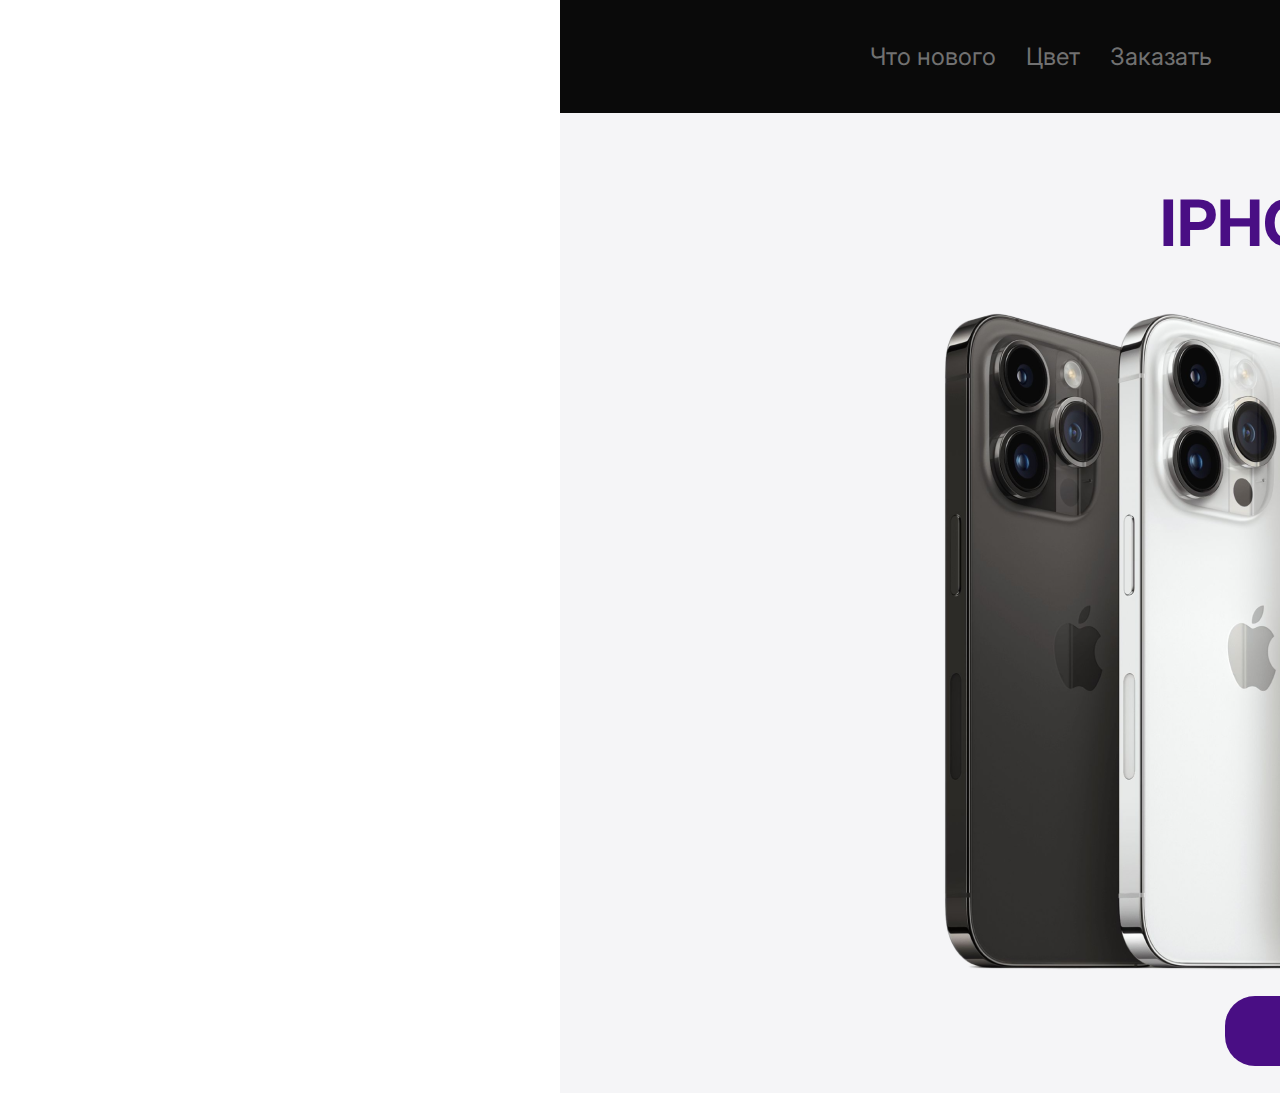
==== index.html @ c4f33758 "Header" ====
<!DOCTYPE html>
<html>

<head>
    <meta charset="utf-8">
    <meta name="viewport" content="width=device-width, initial-scale=1">
    <title>CSS. Домашнее задание</title>
    <link rel="preconnect" href="https://fonts.googleapis.com">
    <link rel="preconnect" href="https://fonts.gstatic.com" crossorigin>
    <link href="https://fonts.googleapis.com/css2?family=Inter:wght@400;700&display=swap" rel="stylesheet">
    <link rel="stylesheet" href="./css/style.css">
</head>

<body>
<div class="wrapper">
<header class="header">
<div class="header__container">
    <nav class="header__menu">
        <ul class="menu__list">
            <li class="menu__item">
                <a href="" class="menu__link">Что нового</a>
            </li>
            <li class="menu__item">
                <a href="" class="menu__link">Цвет</a>
            </li>
            <li class="menu__item">
                <a href="" class="menu__link">Заказать</a>
            </li>
        </ul>
    </nav>
    <a href="" class="header__logo">
        <img src="img/Group.png">
    </a>
    <div class="header__phone">+38 050-456-56-56</div>
</div>
    <div class="header__picture">
        <img src="img/iphone_14.png" alt="Iphone 14" class="header__img">
        <H1 class="header__H1">IPHONE 14 PRO</H1>
        <button class="header__button"><span class="header__button_text">ВЫБРАТЬ</span></button>
    </div>
</header>
<main class="page">

</main>
    <footer class="footer">

    </footer>
</div>
</body>

</html>
---- css/style.css ----
* {
    padding: 0;
    margin: 0;
    border: 0;
}

*,
*:before,
*:after {
    -moz-box-sizing: border-box;
    -webkit-box-sizing: border-box;
    box-sizing: border-box;
}

:focus,
:active {
    outline: none;
}

a:focus,
a:active {
    outline: none;
}

nav,
footer,
header,
aside {
    display: block;
}

html,
body {
    height: 100%;
    width: 100%;
    font-size: 100%;
    -ms-text-size-adjust: 100%;
    -moz-text-size-adjust: 100%;
    -webkit-text-size-adjust: 100%;
}

input,
button,
textarea {
    font-family: inherit;
}

input ::-ms-clear {
    display: none;
}

button {
    cursor: pointer;
}

button ::-moz-focus-inner {
    padding: 0;
    border: 0;
}

a,
a:visited {
    text-decoration: none;
}

ul li {
    list-style: none;
}

img {
    vertical-align: top;
}

h1,
h2,
h3,
h4,
h5,
h6 {
    font-size: inherit;
    font-weight: 400;
}

/*Настройки для обнуления ститей браузера по умолчанию*/

body {
    line-height: 1;
    font-family: 'Inter', sans-serif;
    font-size: 14px;
}

.wrapper {
    min-height: 100%;
    overflow: hidden;
    display: flex;
    flex-direction: column;
}

.page {
    flex: 1 1 auto;
}

[class*="__container"] {
    max-width: 1920px;
    margin: 0 auto;
    padding: 0 15px;
}

@media (max-width: 1894.98px) {
    [class*="__container"] {
        max-width: 1665px;
    }
}

@media (max-width: 1659.98px) {
    [class*="__container"] {
        max-width: 1435px;
    }
}

@media (max-width: 1399.98px) {
    [class*="__container"] {
        max-width: none;
    }
}

.header {}
.header__container {
    display: flex;
    justify-content: space-between;
    min-height: 113px;
    position: absolute;
    width: 1919px;
    left: 560px;
    align-items: center;
    padding: 10px 0;
    background: #0A0A0A;
    color: #717171;
}
nav.header__menu {}
.menu__list {
    display: flex;
    gap: 30px;
    margin-left: 310px;
}
.menu__item {}
.menu__link {
    font-style: normal;
    font-weight: 400;
    font-size: 24px;
    line-height: 29px;
    text-decoration: none;
    color: #717171;
}

li.menu__item {}
a.menu__link {}

li.menu__item {}
a.menu__link {}

.header__logo {
    position: absolute;
    left: 48.75%;
    right: 48.23%;
    top: 17.65%;
    bottom: 95.44%;
    transform: matrix(1, 0, 0, 1, 0, 0);
}
.header__phone {
    margin-right: 360px;
    font-weight: 400;
    font-size: 24px;
    line-height: 29px;
    color: #717171;
}

.header__picture {
    display: flex;
    justify-content: space-between;
    position: absolute;
    width: 1918px;
    height: 980px;
    left: 560px;
    top: 113px;
    background: #F5F5F7;
}
.header__img {
    position: absolute;
    width: 937px;
    height: 657px;
    left: 380px;
    top: 200px;
}
.header__H1 {
    position: absolute;
    width: 481.5px;
    height: 77px;
    left: 600px;
    top: 71px;
    font-weight: 700;
    font-size: 64px;
    line-height: 77px;
    color: #490E84;

}
button.header__button {
    position: absolute;
    width: 349.64px;
    height: 70px;
    left: 665px;
    top: 883px;
    background: #490E84;
    border-radius: 30px;

}

.header__button_text {
    font-weight: 700;
    font-size: 24px;
    line-height: 29px;
    color: #ffffff;
}
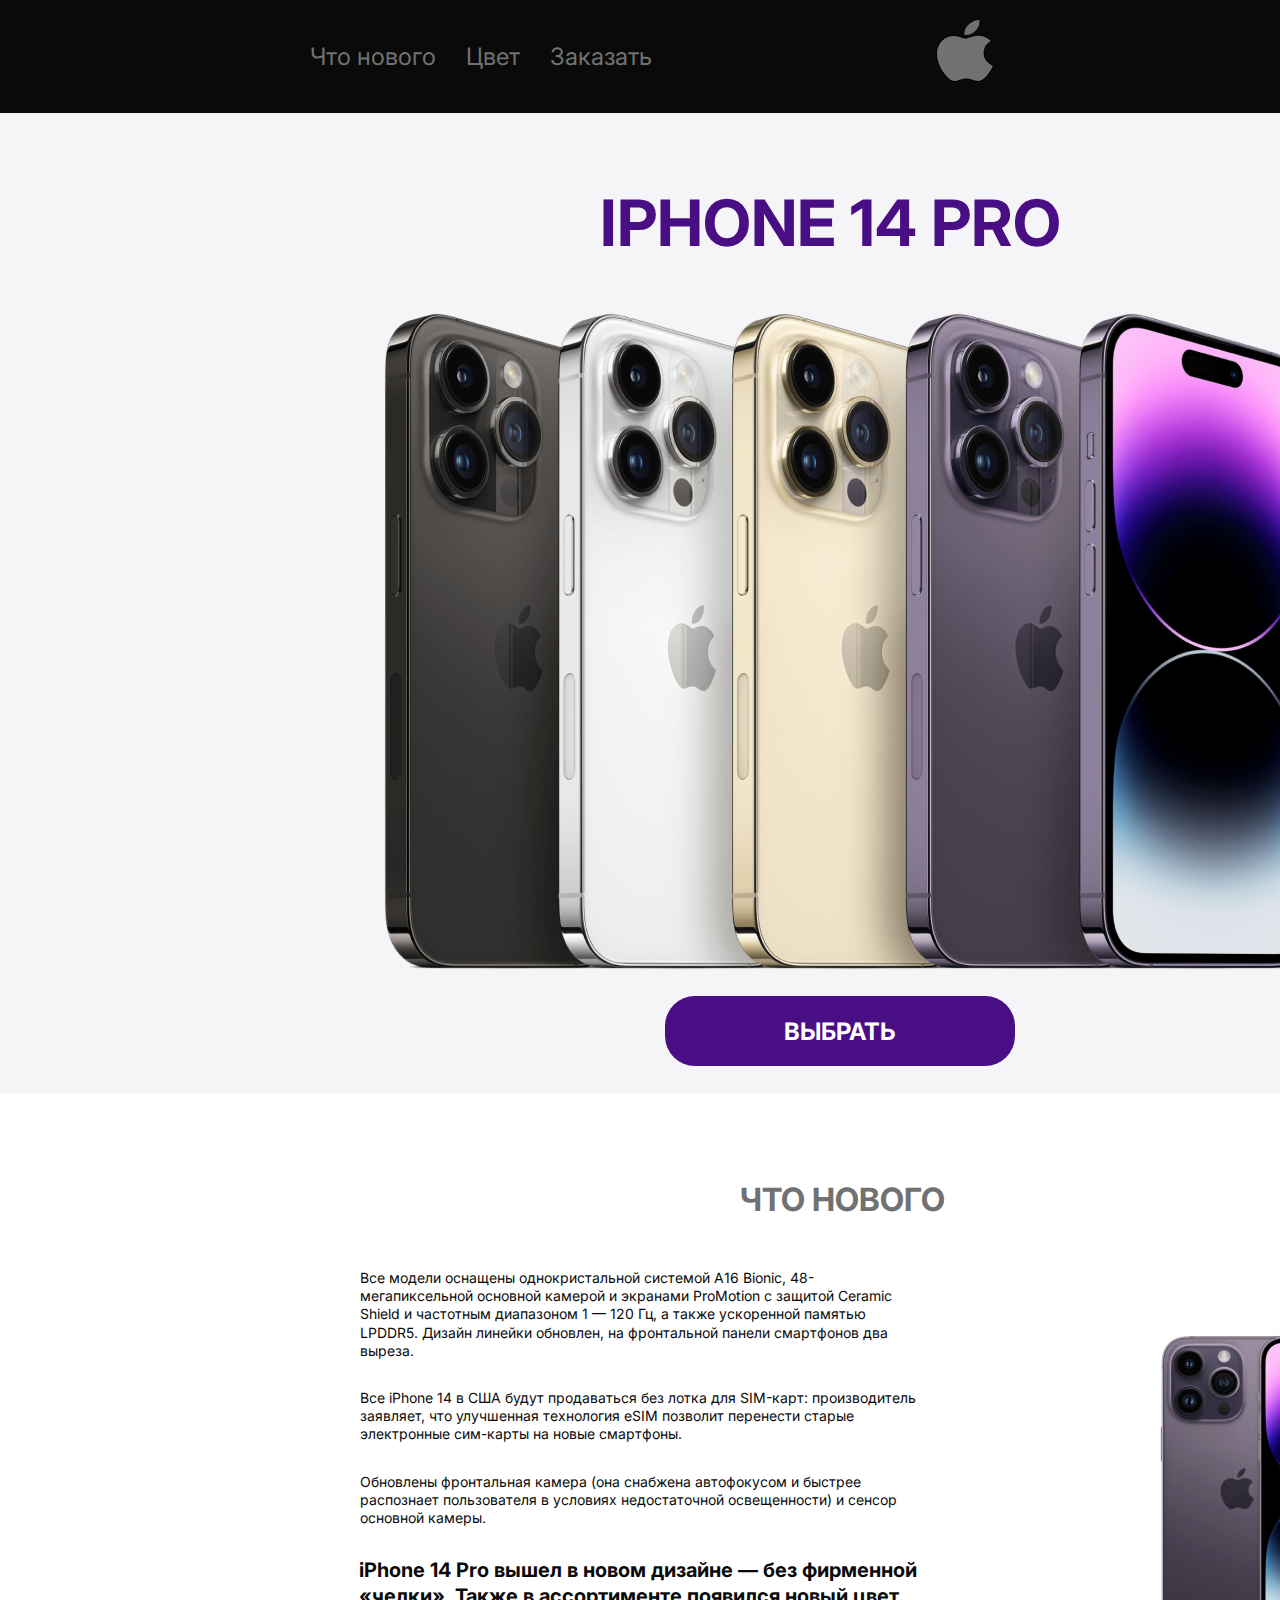
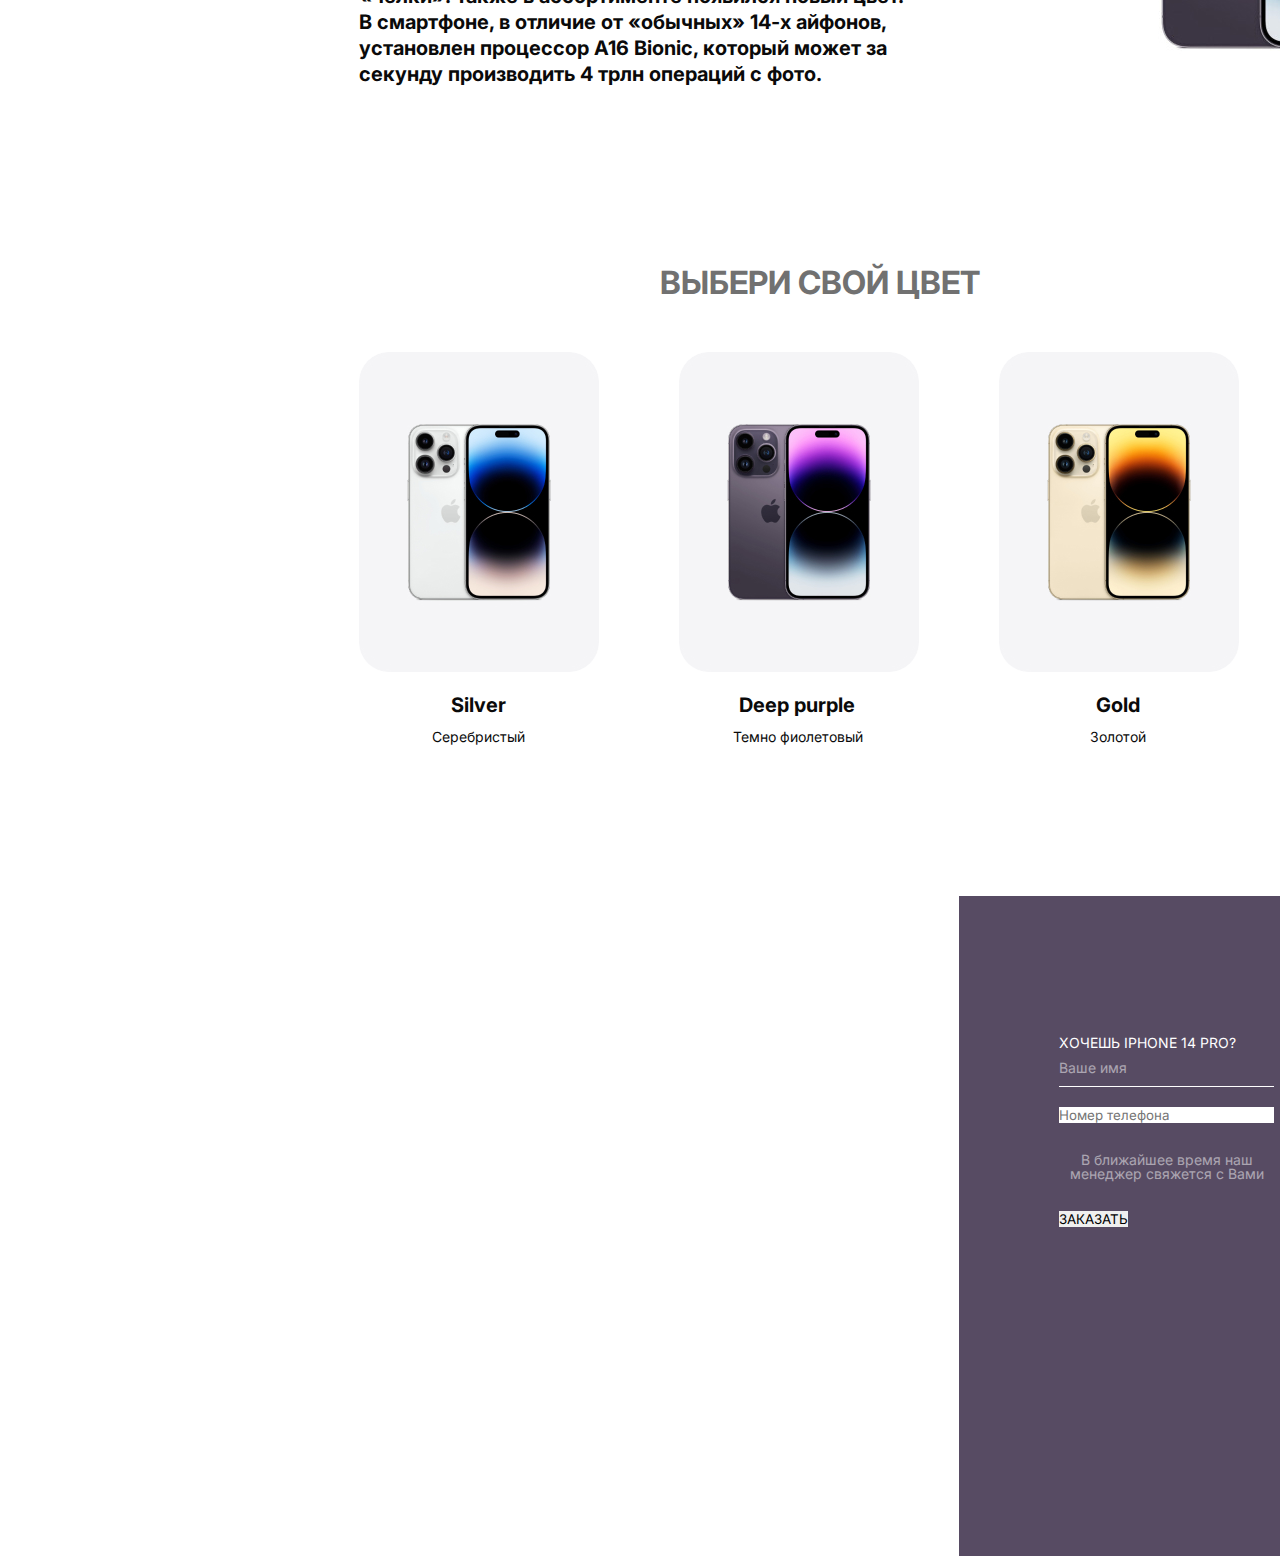
==== commit aeb33970: "." ====
--- a/index.html
+++ b/index.html
@@ -1,5 +1,5 @@
 <!DOCTYPE html>
-<html>
+<html lang="en">
 
 <head>
     <meta charset="utf-8">
@@ -13,39 +13,85 @@
 
 <body>
 <div class="wrapper">
-<header class="header">
-<div class="header__container">
-    <nav class="header__menu">
-        <ul class="menu__list">
-            <li class="menu__item">
-                <a href="" class="menu__link">Что нового</a>
-            </li>
-            <li class="menu__item">
-                <a href="" class="menu__link">Цвет</a>
-            </li>
-            <li class="menu__item">
-                <a href="" class="menu__link">Заказать</a>
-            </li>
-        </ul>
-    </nav>
-    <a href="" class="header__logo">
-        <img src="img/Group.png">
-    </a>
-    <div class="header__phone">+38 050-456-56-56</div>
-</div>
-    <div class="header__picture">
-        <img src="img/iphone_14.png" alt="Iphone 14" class="header__img">
-        <H1 class="header__H1">IPHONE 14 PRO</H1>
-        <button class="header__button"><span class="header__button_text">ВЫБРАТЬ</span></button>
-    </div>
-</header>
-<main class="page">
-
-</main>
+    <header class="header">
+        <div class="header__container">
+            <nav class="header__menu">
+                <ul class="menu__list">
+                    <li class="menu__item">
+                        <a href="" class="menu__link">Что нового</a>
+                    </li>
+                    <li class="menu__item">
+                        <a href="" class="menu__link">Цвет</a>
+                    </li>
+                    <li class="menu__item">
+                        <a href="" class="menu__link">Заказать</a>
+                    </li>
+                </ul>
+            </nav>
+            <a href="" class="header__logo">
+                <img src="img/Group.png" alt="logo">
+            </a>
+            <div class="header__phone">+38 050-456-56-56</div>
+        </div>
+        <div class="header__picture">
+            <img src="img/iphone_14.png" alt="Iphone 14" class="header__img">
+            <H1 class="header__H1">IPHONE 14 PRO</H1>
+            <button class="header__button"><span class="header__button_text">ВЫБРАТЬ</span></button>
+        </div>
+    </header>
+    <main class="page">
+        <div class="page__whats_new">
+            <h1 class="page__h1">ЧТО НОВОГО</h1>
+            <p class="page__p1">Все модели оснащены однокристальной системой A16 Bionic, 48-мегапиксельной основной
+                камерой и экранами ProMotion с защитой Ceramic Shield и частотным диапазоном 1 — 120 Гц, а также
+                ускоренной памятью LPDDR5. Дизайн линейки обновлен, на фронтальной панели смартфонов два выреза. </p>
+            <p class="page__p2">Все iPhone 14 в США будут продаваться без лотка для SIM-карт: производитель заявляет,
+                что улучшенная технология eSIM позволит перенести старые электронные сим-карты на новые смартфоны.</p>
+            <p class="page__p3">Обновлены фронтальная камера (она снабжена автофокусом и быстрее распознает пользователя
+                в условиях недостаточной освещенности) и сенсор основной камеры.</p>
+            <p class="page__p_bold">iPhone 14 Pro вышел в новом дизайне — без фирменной «челки». Также в ассортименте
+                появился новый цвет. В смартфоне, в отличие от «обычных» 14-х айфонов, установлен процессор A16 Bionic,
+                который может за секунду производить 4 трлн операций с фото.</p>
+            <img src="img/iPhone-14-1.jpg" alt="Iphone 14" class="page__img">
+        </div>
+        <div class="page__color_phone">
+            <h1 class="page__h1_color">ВЫБЕРИ СВОЙ ЦВЕТ</h1>
+            <img src="img/silver1.jpg" alt="iphone silver" class="page__img_color1">
+            <img src="img/purple.jpg" alt="iphone purple" class="page__img_color2">
+            <img src="img/gold.jpg" alt="iphone gold" class="page__img_color3">
+            <img src="img/black.jpg" alt="iphone black" class="page__img_color4">
+            <h2 class="page__h2_1">Silver</h2>
+            <h2 class="page__h2_2">Deep purple</h2>
+            <h2 class="page__h2_3">Gold</h2>
+            <h2 class="page__h2_4">Space Black</h2>
+            <p class="page__p5">Серебристый</p>
+            <p class="page__p6">Темно фиолетовый</p>
+            <p class="page__p7">Золотой</p>
+            <p class="page__p8">Космический черный</p>
+        </div>
+        <section class="page__form">
+            <div class="page__form1">
+                <form class="page__form_input" action="#">
+                    <h1 class="page__h1_form">ХОЧЕШЬ IPHONE 14 PRO?</h1>
+                    <label>
+                        <input class="page__form_name" type="text" placeholder="Ваше имя"/>
+                    </label>
+                    <label>
+                        <input class="page__form_tel" type="text" placeholder="Номер телефона"/>
+                    </label>
+                    <p>В ближайшее время наш менеджер свяжется с Вами</p>
+                    <button type="submit">ЗАКАЗАТЬ</button>
+                </form>
+                <img src="img/large1.jpg" alt="iphone" class="page__img_form">
+            </div>
+        </section>
+    </main>
     <footer class="footer">
 
     </footer>
 </div>
 </body>
 
-</html>+</html>
+
+закончил на 3:19--- a/css/style.css
+++ b/css/style.css
@@ -96,9 +96,6 @@
     flex-direction: column;
 }
 
-.page {
-    flex: 1 1 auto;
-}
 
 [class*="__container"] {
     max-width: 1920px;
@@ -124,26 +121,33 @@
     }
 }
 
-.header {}
+.header {
+}
+
 .header__container {
     display: flex;
     justify-content: space-between;
     min-height: 113px;
     position: absolute;
     width: 1919px;
-    left: 560px;
     align-items: center;
     padding: 10px 0;
     background: #0A0A0A;
     color: #717171;
 }
-nav.header__menu {}
+
+nav.header__menu {
+}
+
 .menu__list {
     display: flex;
     gap: 30px;
     margin-left: 310px;
 }
-.menu__item {}
+
+.menu__item {
+}
+
 .menu__link {
     font-style: normal;
     font-weight: 400;
@@ -153,11 +157,17 @@
     color: #717171;
 }
 
-li.menu__item {}
-a.menu__link {}
-
-li.menu__item {}
-a.menu__link {}
+li.menu__item {
+}
+
+a.menu__link {
+}
+
+li.menu__item {
+}
+
+a.menu__link {
+}
 
 .header__logo {
     position: absolute;
@@ -167,6 +177,7 @@
     bottom: 95.44%;
     transform: matrix(1, 0, 0, 1, 0, 0);
 }
+
 .header__phone {
     margin-right: 360px;
     font-weight: 400;
@@ -181,10 +192,10 @@
     position: absolute;
     width: 1918px;
     height: 980px;
-    left: 560px;
     top: 113px;
     background: #F5F5F7;
 }
+
 .header__img {
     position: absolute;
     width: 937px;
@@ -192,6 +203,7 @@
     left: 380px;
     top: 200px;
 }
+
 .header__H1 {
     position: absolute;
     width: 481.5px;
@@ -204,6 +216,7 @@
     color: #490E84;
 
 }
+
 button.header__button {
     position: absolute;
     width: 349.64px;
@@ -222,3 +235,290 @@
     color: #ffffff;
 }
 
+.page {
+
+}
+
+.page__whats_new {
+
+}
+
+.page__h1 {
+    position: absolute;
+    width: 215px;
+    height: 39px;
+    left: 740px;
+    top: 1180px;
+    font-style: normal;
+    font-weight: 700;
+    font-size: 32px;
+    line-height: 39px;
+    color: #717171;
+}
+
+.page__p1 {
+    position: absolute;
+    width: 559.07px;
+    height: 90px;
+    left: 359.93px;
+    top: 1269px;
+    font-style: normal;
+    font-weight: 400;
+    font-size: 14px;
+    line-height: 130%;
+    color: #0A0A0A;
+}
+
+.page__p2 {
+    position: absolute;
+    width: 559.07px;
+    height: 54px;
+    left: 359.93px;
+    top: 1389px;
+    font-style: normal;
+    font-weight: 400;
+    font-size: 14px;
+    line-height: 130%;
+    color: #0A0A0A;
+}
+
+.page__p3 {
+    position: absolute;
+    width: 559.07px;
+    height: 54px;
+    left: 359.93px;
+    top: 1473px;
+    font-style: normal;
+    font-weight: 400;
+    font-size: 14px;
+    line-height: 130%;
+    color: #0A0A0A;
+}
+
+.page__p_bold {
+    position: absolute;
+    width: 560px;
+    height: 156px;
+    left: 359px;
+    top: 1557px;
+    font-style: normal;
+    font-weight: 700;
+    font-size: 20px;
+    line-height: 130%;
+    color: #0A0A0A;
+}
+
+.page__img {
+    position: absolute;
+    width: 350px;
+    height: 370px;
+    left: 1110px;
+    top: 1306px;
+}
+
+.page__color_phone {
+
+}
+
+.page__h1_color {
+    position: absolute;
+    width: 331px;
+    height: 39px;
+    left: 660px;
+    top: 1863px;
+    font-style: normal;
+    font-weight: 700;
+    font-size: 32px;
+    line-height: 39px;
+    color: #717171;
+}
+
+.page__img_color1 {
+    position: absolute;
+    width: 240px;
+    height: 320px;
+    left: 359px;
+    top: 1952px;
+    border-radius: 30px;
+}
+
+.page__img_color2 {
+
+    position: absolute;
+    width: 240px;
+    height: 320px;
+    left: 679px;
+    top: 1952px;
+    border-radius: 30px;
+}
+
+.page__img_color3 {
+    position: absolute;
+    width: 240px;
+    height: 320px;
+    left: 999px;
+    top: 1952px;
+    border-radius: 30px;
+}
+
+.page__img_color4 {
+    position: absolute;
+    width: 240px;
+    height: 320px;
+    left: 1319px;
+    top: 1952px;
+    border-radius: 30px;
+}
+
+.page__h2_1 {
+    position: absolute;
+    width: 56px;
+    height: 26px;
+    left: 451px;
+    top: 2292px;
+    font-style: normal;
+    font-weight: 700;
+    font-size: 20px;
+    line-height: 130%;
+    color: #0A0A0A;
+}
+
+.page__h2_2 {
+    position: absolute;
+    width: 120px;
+    height: 26px;
+    left: 739px;
+    top: 2292px;
+    font-style: normal;
+    font-weight: 700;
+    font-size: 20px;
+    line-height: 130%;
+    color: #0A0A0A;
+}
+
+.page__h2_3 {
+    position: absolute;
+    width: 46px;
+    height: 26px;
+    left: 1096px;
+    top: 2292px;
+    font-style: normal;
+    font-weight: 700;
+    font-size: 20px;
+    line-height: 130%;
+    color: #0A0A0A;
+}
+
+.page__h2_4 {
+    position: absolute;
+    width: 120px;
+    height: 26px;
+    left: 1379px;
+    top: 2292px;
+    font-style: normal;
+    font-weight: 700;
+    font-size: 20px;
+    line-height: 130%;
+    color: #0A0A0A;
+}
+
+.page__p5 {
+    position: absolute;
+    width: 95px;
+    height: 18px;
+    left: 432px;
+    top: 2328px;
+    font-style: normal;
+    font-weight: 400;
+    font-size: 14px;
+    line-height: 130%;
+    color: #0A0A0A;
+}
+
+.page__p6 {
+    position: absolute;
+    width: 132px;
+    height: 18px;
+    left: 733px;
+    top: 2328px;
+    font-style: normal;
+    font-weight: 400;
+    font-size: 14px;
+    line-height: 130%;
+    color: #0A0A0A;
+}
+
+.page__p7 {
+    position: absolute;
+    width: 58px;
+    height: 18px;
+    left: 1090px;
+    top: 2328px;
+    font-style: normal;
+    font-weight: 400;
+    font-size: 14px;
+    line-height: 130%;
+    color: #0A0A0A;
+}
+
+.page__p8 {
+    position: absolute;
+    width: 148px;
+    height: 18px;
+    left: 1365px;
+    top: 2328px;
+    font-style: normal;
+    font-weight: 400;
+    font-size: 14px;
+    line-height: 130%;
+    color: #0A0A0A;
+}
+
+.page__form {
+    position: absolute;
+    left: 959px;
+    top: 2496px;
+}
+
+.page__form1 {
+    display: flex;
+    background: #574B63;
+    color: #ffffff;
+}
+
+.page__form_input {
+    width: 100%;
+    padding: 140px 100px;
+}
+
+.page__img_form {
+    margin: 0 0 60px;
+    text-transform: uppercase;
+    font-size: 32px;
+    line-height: 39px;
+}
+
+.page__form_name {
+    padding: 10px 0;
+    border: none;
+    border-bottom: 1px solid #ffffff;
+    display: block;
+    width: 100%;
+    margin-bottom: 20px;
+    background-color: #574B63;
+}
+
+.page__form_name::placeholder {
+    font-size: 14px;
+    line-height: 18px;
+    color: white;
+    opacity: 0.5;
+    font-family: 'Inter', sans-serif;
+    font-weight: 400;
+}
+
+.page__form_input p{
+    opacity: 0.5;
+    text-align: center;
+    margin: 30px 0;
+}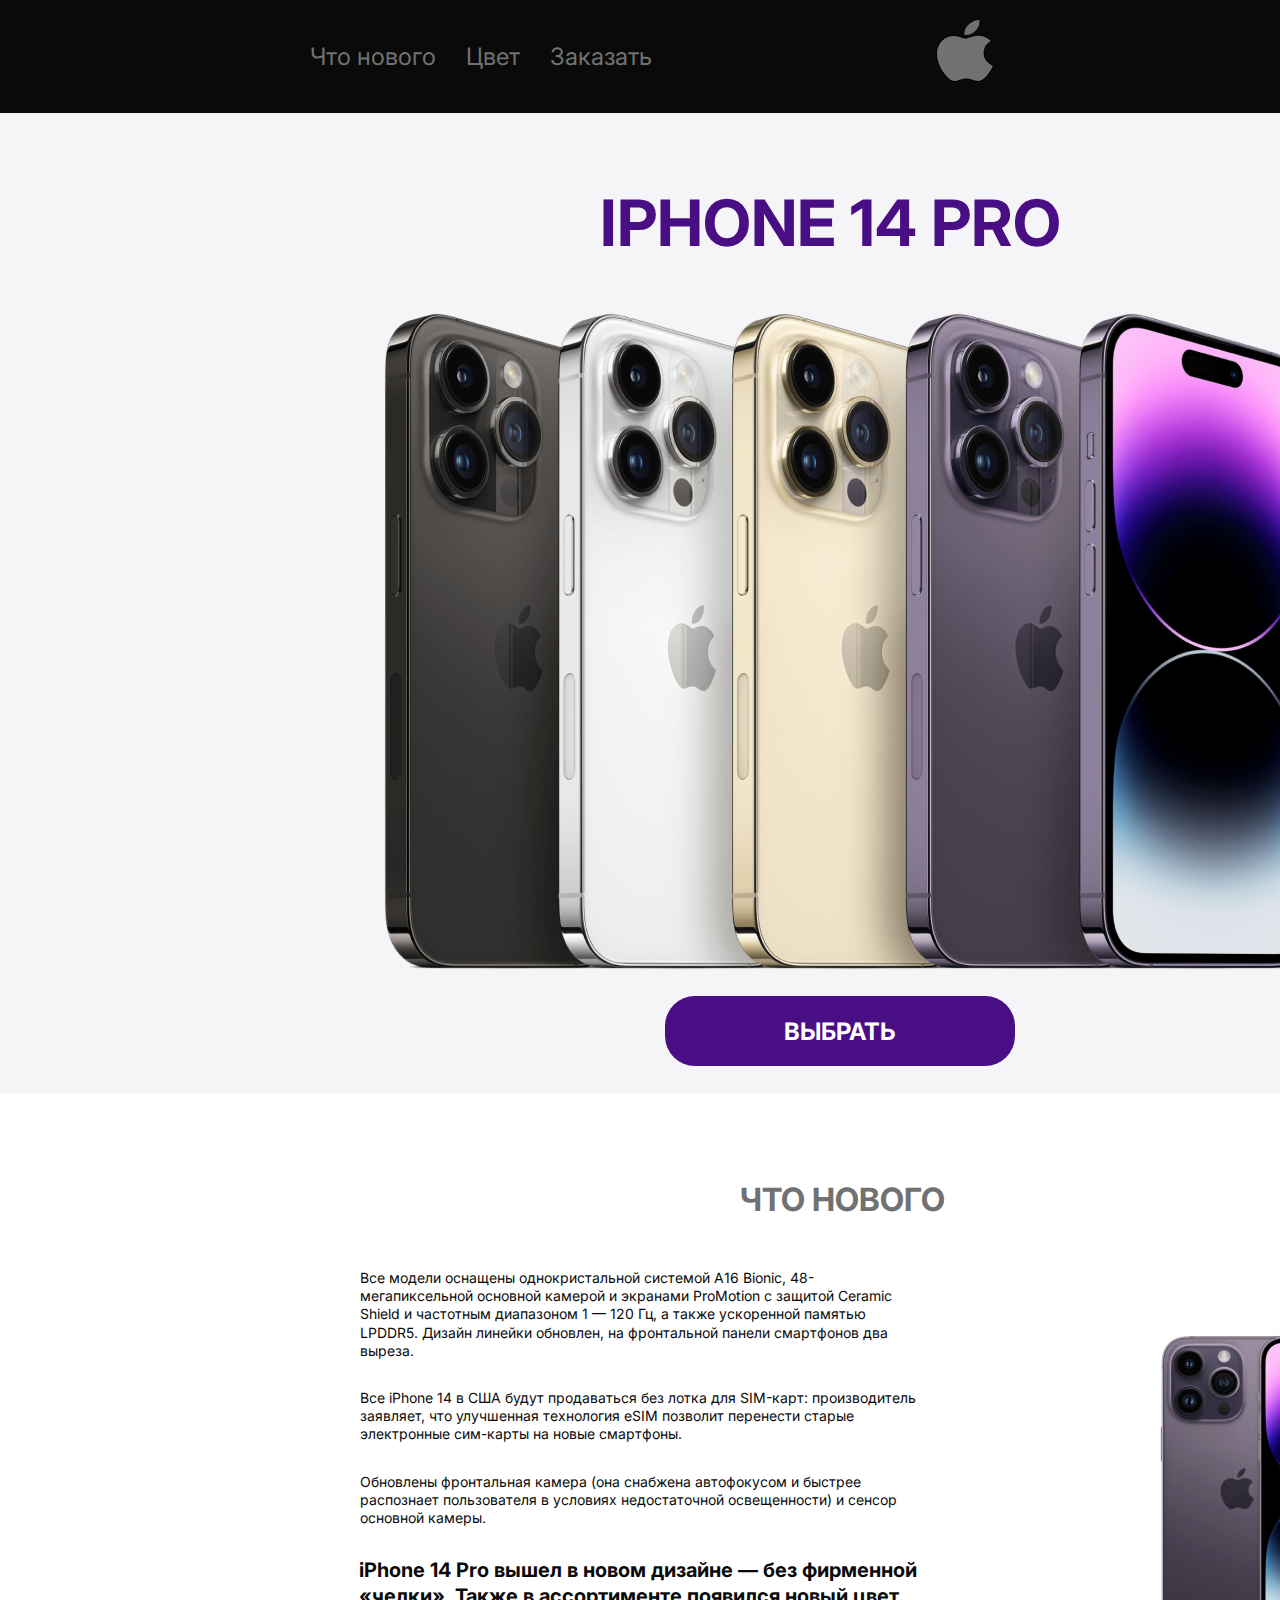
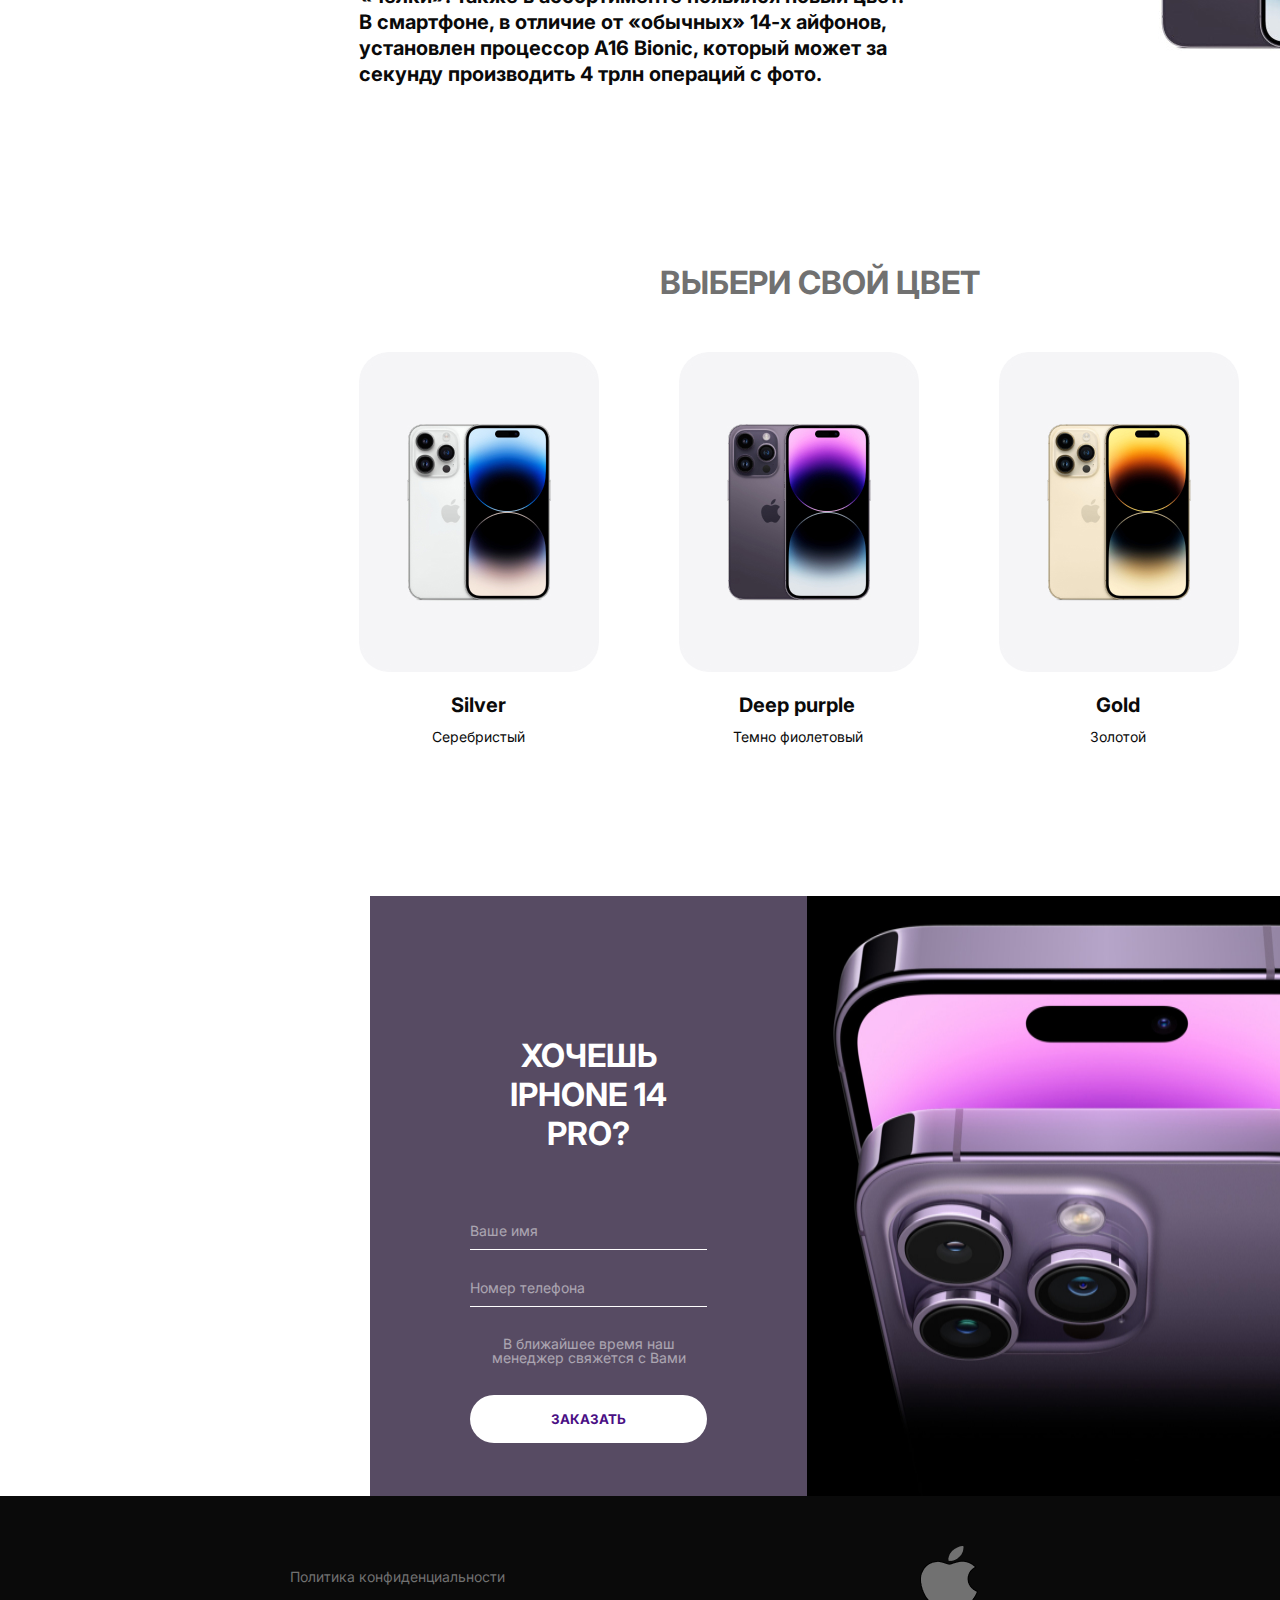
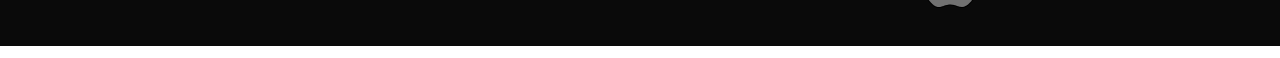
==== commit 22b1e530: "add footer" ====
--- a/index.html
+++ b/index.html
@@ -87,7 +87,13 @@
         </section>
     </main>
     <footer class="footer">
-
+        <div class="footer__container">
+            <a href="#" class="footer__link">Политика конфиденциальности</a>
+            <a href="#" class="footer__logo">
+                <img class="footer__img" src="img/Group.png" alt="logo">
+            </a>
+            <a href="tel:+380504565656" class="footer__phone">+380504565656</a>
+        </div>
     </footer>
 </div>
 </body>
--- a/css/style.css
+++ b/css/style.css
@@ -476,7 +476,7 @@
 
 .page__form {
     position: absolute;
-    left: 959px;
+    left: 370px;
     top: 2496px;
 }
 
@@ -489,16 +489,23 @@
 .page__form_input {
     width: 100%;
     padding: 140px 100px;
-}
-
-.page__img_form {
+    text-align: center;
+}
+
+.page__h1_form {
     margin: 0 0 60px;
     text-transform: uppercase;
     font-size: 32px;
     line-height: 39px;
-}
-
-.page__form_name {
+    font-weight: 700;
+}
+
+.page__img_form {
+
+}
+
+.page__form_name,
+.page__form_tel {
     padding: 10px 0;
     border: none;
     border-bottom: 1px solid #ffffff;
@@ -508,7 +515,8 @@
     background-color: #574B63;
 }
 
-.page__form_name::placeholder {
+.page__form_name::placeholder,
+.page__form_tel::placeholder {
     font-size: 14px;
     line-height: 18px;
     color: white;
@@ -517,8 +525,66 @@
     font-weight: 400;
 }
 
-.page__form_input p{
+.page__form_input p {
     opacity: 0.5;
     text-align: center;
     margin: 30px 0;
+}
+
+.page__form_input button {
+    border: none;
+    text-transform: uppercase;
+    color: #490E84;
+    background-color: white;
+    border-radius: 30px;
+    padding: 16px 81px;
+    font-weight: 700;
+    cursor: pointer;
+}
+
+.footer {
+    position: absolute;
+    top: 3096px;
+    background-color: #0A0A0A;
+    justify-content: space-between;
+    max-height: 150px;
+    width: 1663px;
+    align-items: center;
+
+}
+
+.footer__container {
+    color: #717171;
+    display: flex;
+    align-items: center;
+    justify-content: space-between;
+    margin-left: 290px;
+    margin-right: 50px;
+    padding: 50px 0;
+
+
+}
+
+.footer__link {
+    color: #717171;
+
+}
+
+.footer__logo {
+
+}
+
+.footer__img {
+
+}
+
+.footer__phone {
+    font-style: normal;
+    font-weight: 400;
+    font-size: 24px;
+    line-height: 29px;
+    color: #717171;
+    width: 221px;
+    height: 29px;
+
 }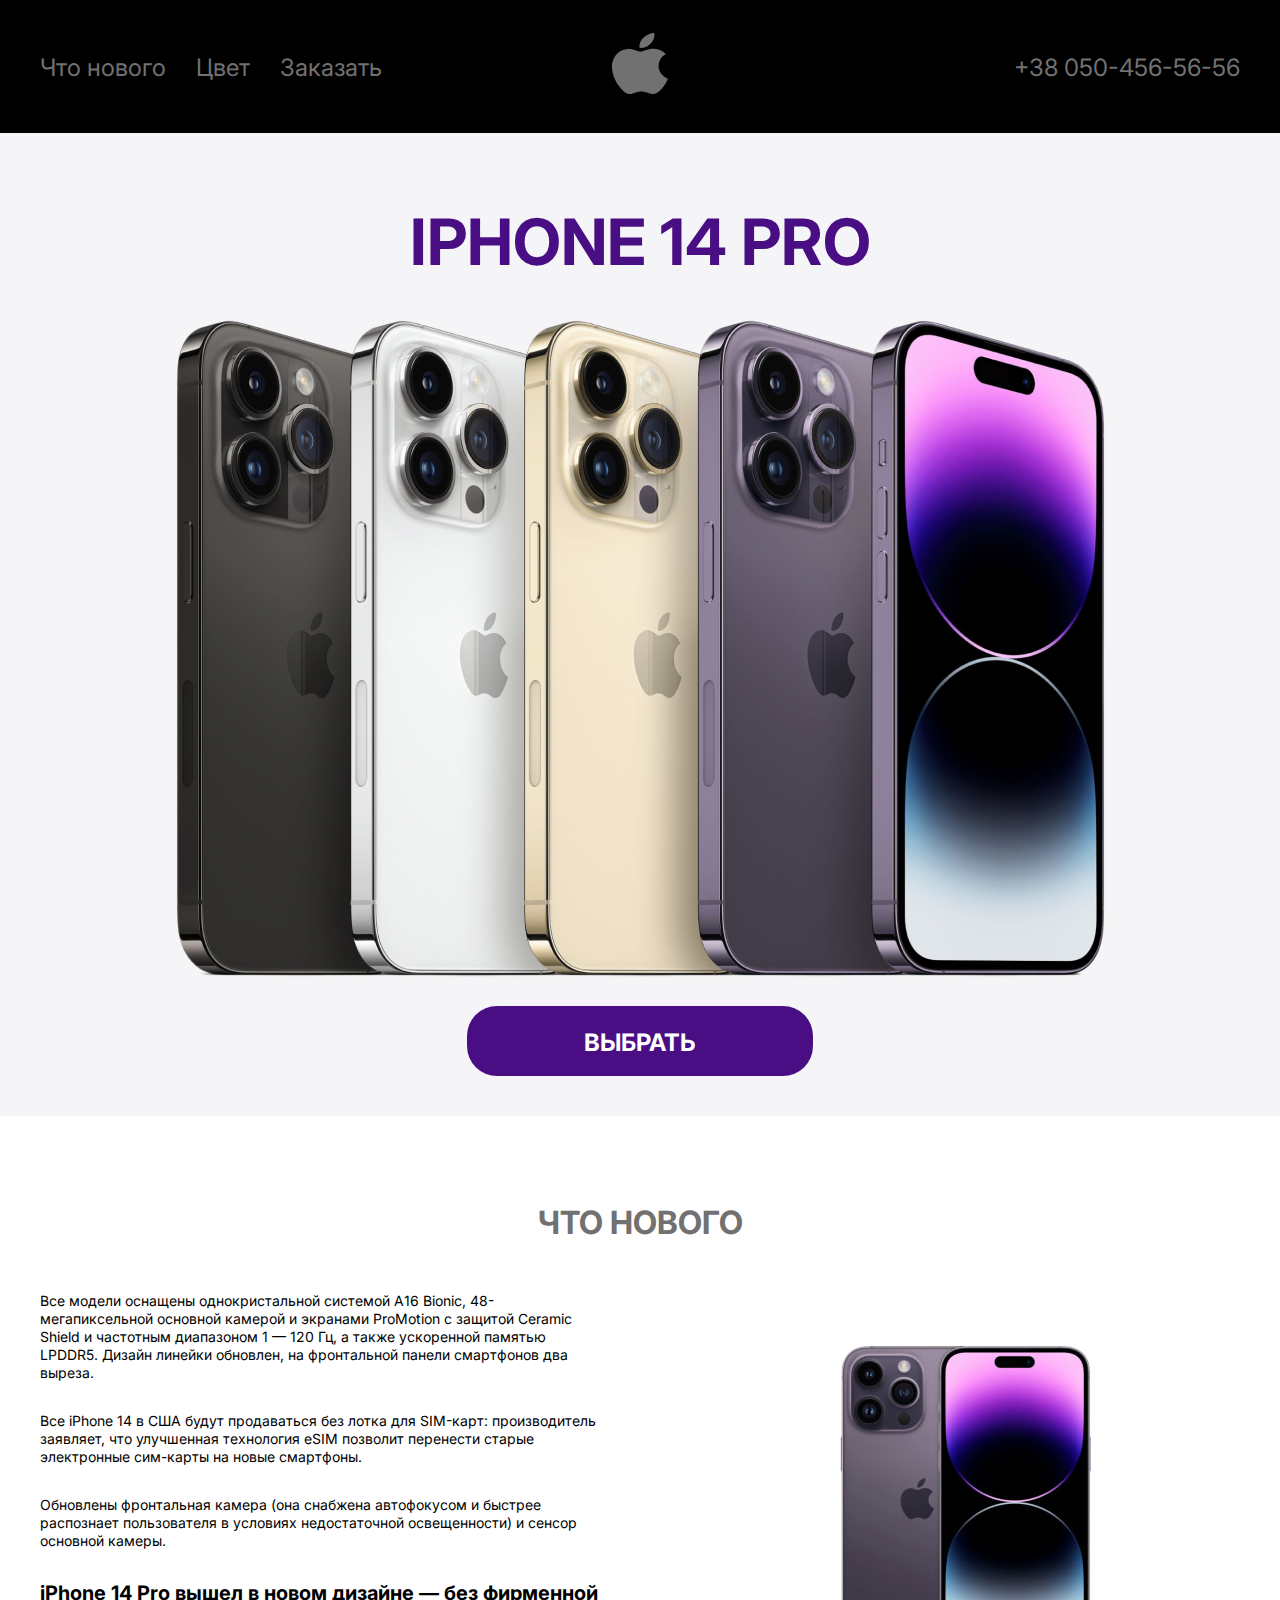
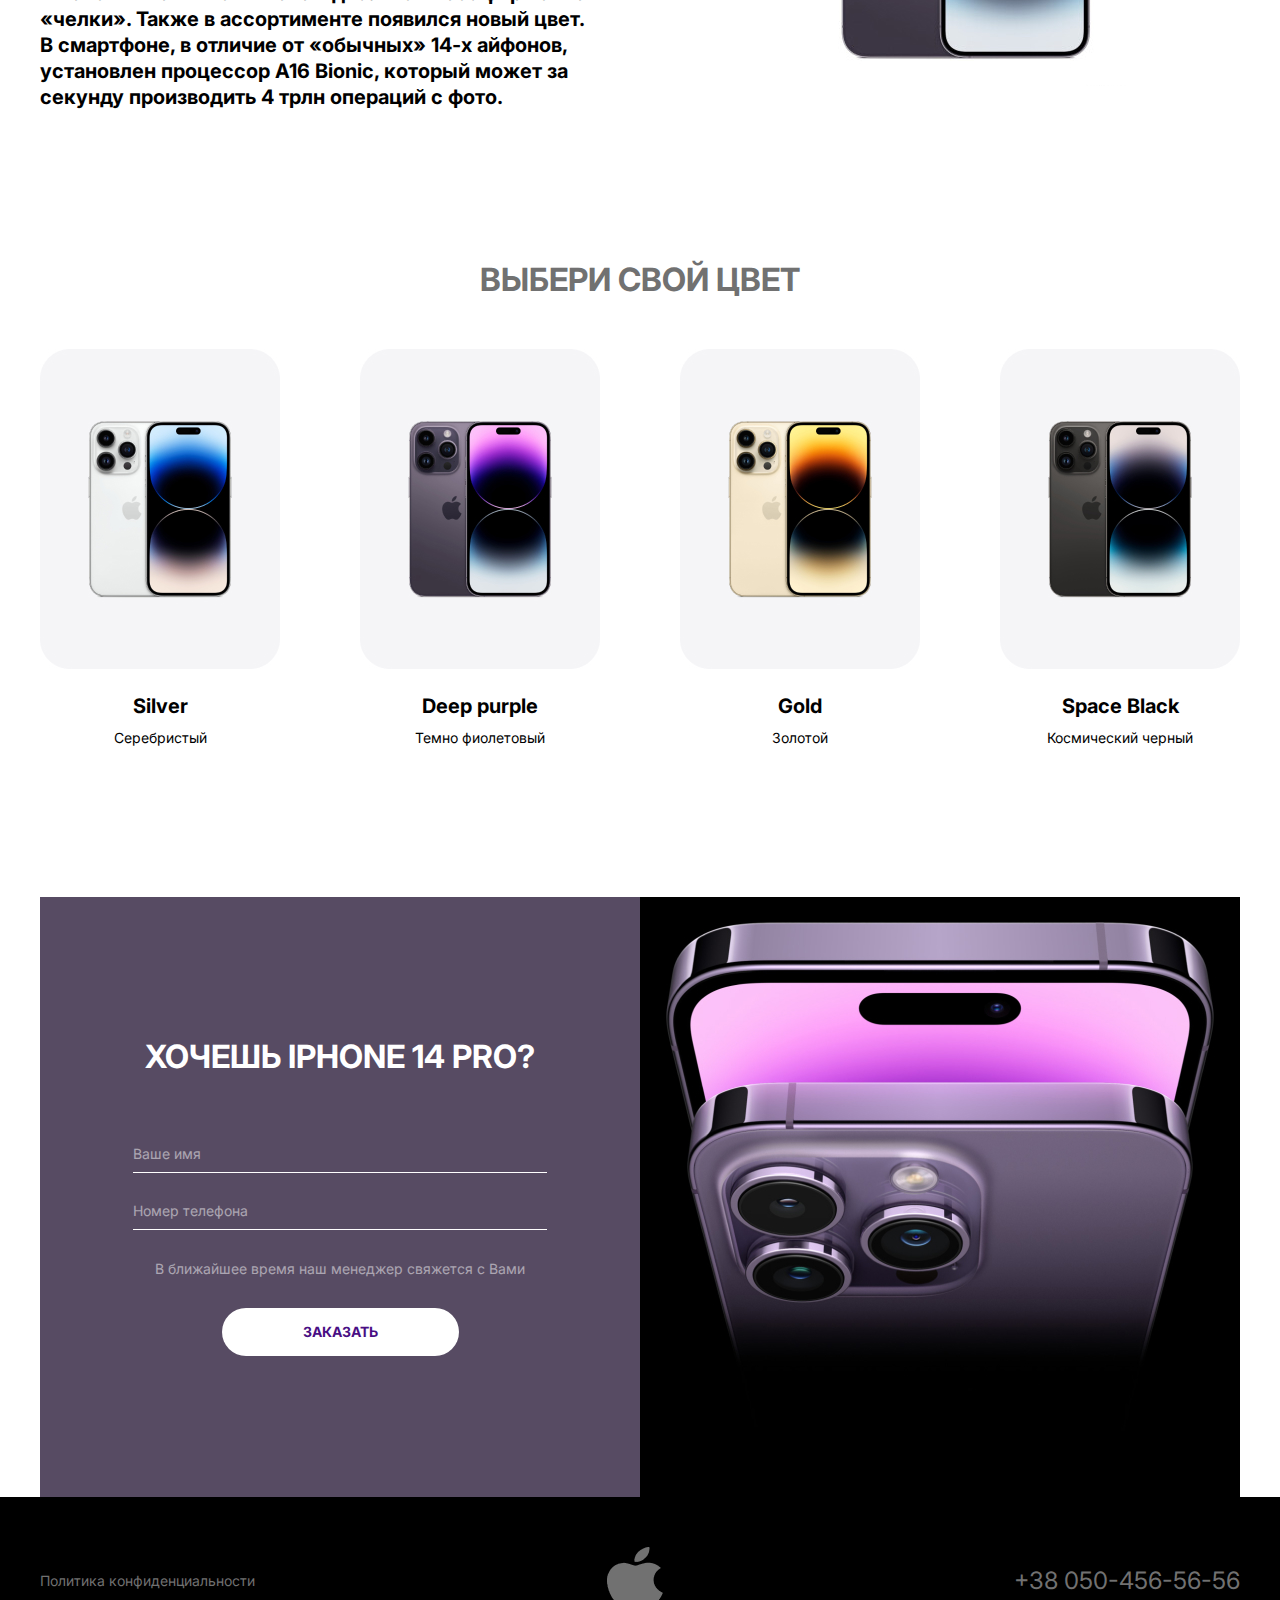
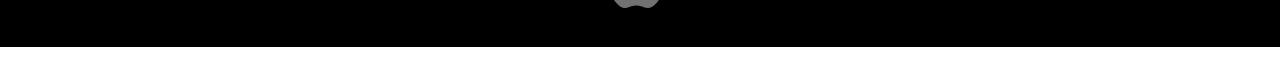
==== commit e3ce8995: "new style" ====
--- a/index.html
+++ b/index.html
@@ -8,91 +8,123 @@
     <link rel="preconnect" href="https://fonts.googleapis.com">
     <link rel="preconnect" href="https://fonts.gstatic.com" crossorigin>
     <link href="https://fonts.googleapis.com/css2?family=Inter:wght@400;700&display=swap" rel="stylesheet">
+    <link rel="stylesheet" href="./css/normalize.css">
     <link rel="stylesheet" href="./css/style.css">
 </head>
 
 <body>
 <div class="wrapper">
     <header class="header">
-        <div class="header__container">
-            <nav class="header__menu">
-                <ul class="menu__list">
-                    <li class="menu__item">
-                        <a href="" class="menu__link">Что нового</a>
-                    </li>
-                    <li class="menu__item">
-                        <a href="" class="menu__link">Цвет</a>
-                    </li>
-                    <li class="menu__item">
-                        <a href="" class="menu__link">Заказать</a>
-                    </li>
-                </ul>
-            </nav>
-            <a href="" class="header__logo">
-                <img src="img/Group.png" alt="logo">
-            </a>
-            <div class="header__phone">+38 050-456-56-56</div>
-        </div>
-        <div class="header__picture">
-            <img src="img/iphone_14.png" alt="Iphone 14" class="header__img">
-            <H1 class="header__H1">IPHONE 14 PRO</H1>
-            <button class="header__button"><span class="header__button_text">ВЫБРАТЬ</span></button>
+        <div class="header__bar">
+            <div class="header__container">
+                <nav class="header__menu">
+                    <ul class="menu__list">
+                        <li class="menu__item">
+                            <a href="" class="menu__link">Что нового</a>
+                        </li>
+                        <li class="menu__item">
+                            <a href="" class="menu__link">Цвет</a>
+                        </li>
+                        <li class="menu__item">
+                            <a href="" class="menu__link">Заказать</a>
+                        </li>
+                    </ul>
+                    <a href="" class="header__logo">
+                        <img src="img/Group.png" alt="logo">
+                    </a>
+                    <a href="" class="header__phone">+38 050-456-56-56</a>
+                </nav>
+            </div>
         </div>
     </header>
     <main class="page">
-        <div class="page__whats_new">
-            <h1 class="page__h1">ЧТО НОВОГО</h1>
-            <p class="page__p1">Все модели оснащены однокристальной системой A16 Bionic, 48-мегапиксельной основной
-                камерой и экранами ProMotion с защитой Ceramic Shield и частотным диапазоном 1 — 120 Гц, а также
-                ускоренной памятью LPDDR5. Дизайн линейки обновлен, на фронтальной панели смартфонов два выреза. </p>
-            <p class="page__p2">Все iPhone 14 в США будут продаваться без лотка для SIM-карт: производитель заявляет,
-                что улучшенная технология eSIM позволит перенести старые электронные сим-карты на новые смартфоны.</p>
-            <p class="page__p3">Обновлены фронтальная камера (она снабжена автофокусом и быстрее распознает пользователя
-                в условиях недостаточной освещенности) и сенсор основной камеры.</p>
-            <p class="page__p_bold">iPhone 14 Pro вышел в новом дизайне — без фирменной «челки». Также в ассортименте
-                появился новый цвет. В смартфоне, в отличие от «обычных» 14-х айфонов, установлен процессор A16 Bionic,
-                который может за секунду производить 4 трлн операций с фото.</p>
-            <img src="img/iPhone-14-1.jpg" alt="Iphone 14" class="page__img">
-        </div>
-        <div class="page__color_phone">
-            <h1 class="page__h1_color">ВЫБЕРИ СВОЙ ЦВЕТ</h1>
-            <img src="img/silver1.jpg" alt="iphone silver" class="page__img_color1">
-            <img src="img/purple.jpg" alt="iphone purple" class="page__img_color2">
-            <img src="img/gold.jpg" alt="iphone gold" class="page__img_color3">
-            <img src="img/black.jpg" alt="iphone black" class="page__img_color4">
-            <h2 class="page__h2_1">Silver</h2>
-            <h2 class="page__h2_2">Deep purple</h2>
-            <h2 class="page__h2_3">Gold</h2>
-            <h2 class="page__h2_4">Space Black</h2>
-            <p class="page__p5">Серебристый</p>
-            <p class="page__p6">Темно фиолетовый</p>
-            <p class="page__p7">Золотой</p>
-            <p class="page__p8">Космический черный</p>
-        </div>
+        <section class="headline">
+            <div class="page__picture">
+                <H1 class="header__H1">IPHONE 14 PRO</H1>
+                <img src="img/iphone_14.png" alt="Iphone 14" class="header__img">
+                <a class="header__button" href="#">ВЫБРАТЬ</a>
+            </div>
+        </section>
+        <section class="whats_new">
+            <div class="page__whats_new">
+                <h1 class="page__h1">ЧТО НОВОГО</h1>
+                <div class="new__info">
+                    <div class="new__text">
+                        <p class="page__p1">Все модели оснащены однокристальной системой A16 Bionic, 48-мегапиксельной
+                            основной
+                            камерой и экранами ProMotion с защитой Ceramic Shield и частотным диапазоном 1 — 120 Гц, а
+                            также
+                            ускоренной памятью LPDDR5. Дизайн линейки обновлен, на фронтальной панели смартфонов два
+                            выреза. </p>
+                        <p class="page__p2">Все iPhone 14 в США будут продаваться без лотка для SIM-карт: производитель
+                            заявляет,
+                            что улучшенная технология eSIM позволит перенести старые электронные сим-карты на новые
+                            смартфоны.</p>
+                        <p class="page__p3">Обновлены фронтальная камера (она снабжена автофокусом и быстрее распознает
+                            пользователя
+                            в условиях недостаточной освещенности) и сенсор основной камеры.</p>
+                        <b class="page__p_bold">iPhone 14 Pro вышел в новом дизайне — без фирменной «челки». Также в
+                            ассортименте
+                            появился новый цвет. В смартфоне, в отличие от «обычных» 14-х айфонов, установлен процессор
+                            A16
+                            Bionic,
+                            который может за секунду производить 4 трлн операций с фото.</b>
+                    </div>
+                    <img src="img/iPhone-14-1.jpg" alt="Iphone 14" class="page__img">
+                </div>
+            </div>
+        </section>
+        <section class="color_phone">
+            <div class="page__color_phone">
+                <h1 class="page__h1_color">ВЫБЕРИ СВОЙ ЦВЕТ</h1>
+                <ul class="color-list">
+                    <li class="color-item"><img src="img/silver1.jpg" alt="iphone silver">
+                        <h3>Silver</h3>
+                        <p>Серебристый</p>
+                    </li>
+                    <li class="color-item"><img src="img/purple.jpg" alt="iphone purple">
+                        <h3>Deep purple</h3>
+                        <p>Темно фиолетовый</p>
+                    </li>
+                    <li class="color-item"><img src="img/gold.jpg" alt="iphone gold">
+                        <h3>Gold</h3>
+                        <p>Золотой</p>
+                    </li>
+                    <li class="color-item"><img src="img/black.jpg" alt="iphone black">
+                        <h3>Space Black</h3>
+                        <p>Космический черный</p>
+                    </li>
+                </ul>
+            </div>
+        </section>
         <section class="page__form">
             <div class="page__form1">
-                <form class="page__form_input" action="#">
-                    <h1 class="page__h1_form">ХОЧЕШЬ IPHONE 14 PRO?</h1>
-                    <label>
-                        <input class="page__form_name" type="text" placeholder="Ваше имя"/>
-                    </label>
-                    <label>
-                        <input class="page__form_tel" type="text" placeholder="Номер телефона"/>
-                    </label>
-                    <p>В ближайшее время наш менеджер свяжется с Вами</p>
-                    <button type="submit">ЗАКАЗАТЬ</button>
-                </form>
-                <img src="img/large1.jpg" alt="iphone" class="page__img_form">
+                <div class="contacts_inner">
+                    <form class="page__form_input" action="#">
+                        <h1 class="page__h1_form">ХОЧЕШЬ IPHONE 14 PRO?</h1>
+                        <label>
+                            <input class="page__form_name" type="text" placeholder="Ваше имя"/>
+                        </label>
+                        <label>
+                            <input class="page__form_name" type="text" placeholder="Номер телефона"/>
+                        </label>
+                        <p>В ближайшее время наш менеджер свяжется с Вами</p>
+                        <button type="submit">ЗАКАЗАТЬ</button>
+                    </form>
+                    <img src="img/large1.jpg" alt="iphone" class="page__img_form">
+                </div>
             </div>
         </section>
     </main>
     <footer class="footer">
         <div class="footer__container">
-            <a href="#" class="footer__link">Политика конфиденциальности</a>
-            <a href="#" class="footer__logo">
-                <img class="footer__img" src="img/Group.png" alt="logo">
-            </a>
-            <a href="tel:+380504565656" class="footer__phone">+380504565656</a>
+            <div class="footer_inner">
+                <a href="#" class="footer__link">Политика конфиденциальности</a>
+                <a href="#" class="footer__logo">
+                    <img class="footer__img" src="img/Group.png" alt="logo">
+                </a>
+                <a href="tel:+380504565656" class="footer__phone">+38 050-456-56-56</a>
+            </div>
         </div>
     </footer>
 </div>
@@ -100,4 +132,3 @@
 
 </html>
 
-закончил на 3:19--- a/css/style.css
+++ b/css/style.css
@@ -1,511 +1,191 @@
-* {
+
+body {
+    font-family: Inter, sans-serif;
+    font-weight: 400;
+    font-size: 14px;
+    line-height: 18px;
+    color: black;
+}
+
+a {
+    text-decoration: none;
+    color: inherit;
+}
+
+ul {
+    margin: 0;
     padding: 0;
-    margin: 0;
-    border: 0;
-}
-
-*,
-*:before,
-*:after {
-    -moz-box-sizing: border-box;
-    -webkit-box-sizing: border-box;
-    box-sizing: border-box;
-}
-
-:focus,
-:active {
-    outline: none;
-}
-
-a:focus,
-a:active {
-    outline: none;
-}
-
-nav,
-footer,
-header,
-aside {
-    display: block;
-}
-
-html,
-body {
-    height: 100%;
-    width: 100%;
-    font-size: 100%;
-    -ms-text-size-adjust: 100%;
-    -moz-text-size-adjust: 100%;
-    -webkit-text-size-adjust: 100%;
-}
-
-input,
-button,
-textarea {
-    font-family: inherit;
-}
-
-input ::-ms-clear {
-    display: none;
-}
-
-button {
-    cursor: pointer;
-}
-
-button ::-moz-focus-inner {
-    padding: 0;
-    border: 0;
-}
-
-a,
-a:visited {
-    text-decoration: none;
-}
-
-ul li {
-    list-style: none;
-}
-
-img {
-    vertical-align: top;
-}
-
-h1,
-h2,
-h3,
-h4,
-h5,
-h6 {
-    font-size: inherit;
-    font-weight: 400;
-}
-
-/*Настройки для обнуления ститей браузера по умолчанию*/
-
-body {
-    line-height: 1;
-    font-family: 'Inter', sans-serif;
-    font-size: 14px;
-}
-
-.wrapper {
-    min-height: 100%;
-    overflow: hidden;
-    display: flex;
-    flex-direction: column;
-}
-
-
-[class*="__container"] {
-    max-width: 1920px;
-    margin: 0 auto;
-    padding: 0 15px;
-}
-
-@media (max-width: 1894.98px) {
-    [class*="__container"] {
-        max-width: 1665px;
-    }
-}
-
-@media (max-width: 1659.98px) {
-    [class*="__container"] {
-        max-width: 1435px;
-    }
-}
-
-@media (max-width: 1399.98px) {
-    [class*="__container"] {
-        max-width: none;
-    }
-}
-
-.header {
-}
-
-.header__container {
-    display: flex;
-    justify-content: space-between;
-    min-height: 113px;
-    position: absolute;
-    width: 1919px;
-    align-items: center;
-    padding: 10px 0;
-    background: #0A0A0A;
+    list-style-type: none;
+}
+
+.header__bar {
+    background-color: black;
+    padding: 33px 0 32px 0;
     color: #717171;
-}
-
-nav.header__menu {
-}
-
-.menu__list {
-    display: flex;
-    gap: 30px;
-    margin-left: 310px;
-}
-
-.menu__item {
-}
-
-.menu__link {
-    font-style: normal;
-    font-weight: 400;
     font-size: 24px;
     line-height: 29px;
-    text-decoration: none;
-    color: #717171;
-}
-
-li.menu__item {
-}
-
-a.menu__link {
-}
-
-li.menu__item {
-}
-
-a.menu__link {
-}
-
-.header__logo {
-    position: absolute;
-    left: 48.75%;
-    right: 48.23%;
-    top: 17.65%;
-    bottom: 95.44%;
-    transform: matrix(1, 0, 0, 1, 0, 0);
-}
+}
+
+.header__container {
+    padding: 0 15px;
+    max-width: 1200px;
+    margin: 0 auto;
+
+}
+
+.header__menu {
+    display: flex;
+    justify-content: space-between;
+    align-items: center;
+}
+
+.menu__list {
+    display: flex;
+    flex-grow: 1;
+    flex-basis: 0;
+}
+
 
 .header__phone {
-    margin-right: 360px;
-    font-weight: 400;
+    flex-grow: 1;
+    flex-basis: 0;
+    text-align: right;
+}
+
+.menu__item {
+    padding-right: 30px;
+}
+
+
+.headline {
+    background-color: #F5F5F7;
+    text-align: center;
+    padding: 70px 0 40px;
+}
+
+
+.page__picture {
+    max-width: 1200px;
+    margin: 0 auto;
+    padding: 0 15px;
+}
+
+.header__img {
+    margin-bottom: 25px;
+}
+
+.header__H1 {
+    text-transform: uppercase;
+    margin: 0 0 40px;
+    color: #490E84;
+    font-weight: 700;
+    font-size: 64px;
+    line-height: 77px;
+}
+
+.header__button {
+    display: inline-block;
+    font-weight: 700;
     font-size: 24px;
     line-height: 29px;
+    text-transform: uppercase;
+    color: #fff;
+    background-color: #490E84;
+    padding: 22px 117px 19px;
+    border-radius: 30px;
+}
+
+.whats_new {
+    max-width: 1200px;
+    margin: 0 auto;
+    padding: 87px 0 150px;
+}
+
+
+.page__h1,
+.page__h1_color {
+    margin: 0 0 50px;
+    text-transform: uppercase;
+    text-align: center;
     color: #717171;
-}
-
-.header__picture {
-    display: flex;
-    justify-content: space-between;
-    position: absolute;
-    width: 1918px;
-    height: 980px;
-    top: 113px;
-    background: #F5F5F7;
-}
-
-.header__img {
-    position: absolute;
-    width: 937px;
-    height: 657px;
-    left: 380px;
-    top: 200px;
-}
-
-.header__H1 {
-    position: absolute;
-    width: 481.5px;
-    height: 77px;
-    left: 600px;
-    top: 71px;
-    font-weight: 700;
-    font-size: 64px;
-    line-height: 77px;
-    color: #490E84;
-
-}
-
-button.header__button {
-    position: absolute;
-    width: 349.64px;
-    height: 70px;
-    left: 665px;
-    top: 883px;
-    background: #490E84;
-    border-radius: 30px;
-
-}
-
-.header__button_text {
-    font-weight: 700;
-    font-size: 24px;
-    line-height: 29px;
-    color: #ffffff;
-}
-
-.page {
-
-}
-
-.page__whats_new {
-
-}
-
-.page__h1 {
-    position: absolute;
-    width: 215px;
-    height: 39px;
-    left: 740px;
-    top: 1180px;
-    font-style: normal;
-    font-weight: 700;
     font-size: 32px;
     line-height: 39px;
-    color: #717171;
-}
-
-.page__p1 {
-    position: absolute;
-    width: 559.07px;
-    height: 90px;
-    left: 359.93px;
-    top: 1269px;
-    font-style: normal;
-    font-weight: 400;
-    font-size: 14px;
-    line-height: 130%;
-    color: #0A0A0A;
-}
-
-.page__p2 {
-    position: absolute;
-    width: 559.07px;
-    height: 54px;
-    left: 359.93px;
-    top: 1389px;
-    font-style: normal;
-    font-weight: 400;
-    font-size: 14px;
-    line-height: 130%;
-    color: #0A0A0A;
-}
-
-.page__p3 {
-    position: absolute;
-    width: 559.07px;
-    height: 54px;
-    left: 359.93px;
-    top: 1473px;
-    font-style: normal;
-    font-weight: 400;
-    font-size: 14px;
-    line-height: 130%;
-    color: #0A0A0A;
-}
-
-.page__p_bold {
-    position: absolute;
-    width: 560px;
-    height: 156px;
-    left: 359px;
-    top: 1557px;
-    font-style: normal;
-    font-weight: 700;
+    font-weight: 700;
+}
+
+.new__info {
+    display: flex;
+    align-items: center;
+}
+
+.new__text p {
+    max-width: 560px;
+    margin: 0 0 30px;
+}
+
+.new__text b {
+    max-width: 560px;
     font-size: 20px;
-    line-height: 130%;
-    color: #0A0A0A;
+    line-height: 26px;
+    display: block;
 }
 
 .page__img {
-    position: absolute;
-    width: 350px;
-    height: 370px;
-    left: 1110px;
-    top: 1306px;
-}
-
-.page__color_phone {
-
-}
-
-.page__h1_color {
-    position: absolute;
-    width: 331px;
-    height: 39px;
-    left: 660px;
-    top: 1863px;
-    font-style: normal;
+    margin-left: 190px;
+}
+
+.color_phone {
+    max-width: 1200px;
+    margin: 0 auto;
+    padding-bottom: 150px;
+}
+
+.color-list {
+    display: flex;
+    justify-content: space-between;
+    text-align: center;
+}
+
+.color-item img {
+    margin-bottom: 20px;
+}
+
+.color-item h3 {
+    font-size: 20px;
+    line-height: 26px;
+    margin: 0 0 10px;
+}
+
+.color-item p {
+    margin: 0;
+}
+
+.page__form {
+    max-width: 1200px;
+    margin: 0 auto;
+}
+
+.contacts_inner {
+    display: flex;
+    background-color: #574B63;
+    color: white;
+}
+
+.page__form_input {
+    width: 100%;
+    padding: 140px 93px;
+    text-align: center;
+}
+
+.page__h1_form {
+    margin: 0 0 60px;
+    text-transform: uppercase;
     font-weight: 700;
     font-size: 32px;
     line-height: 39px;
-    color: #717171;
-}
-
-.page__img_color1 {
-    position: absolute;
-    width: 240px;
-    height: 320px;
-    left: 359px;
-    top: 1952px;
-    border-radius: 30px;
-}
-
-.page__img_color2 {
-
-    position: absolute;
-    width: 240px;
-    height: 320px;
-    left: 679px;
-    top: 1952px;
-    border-radius: 30px;
-}
-
-.page__img_color3 {
-    position: absolute;
-    width: 240px;
-    height: 320px;
-    left: 999px;
-    top: 1952px;
-    border-radius: 30px;
-}
-
-.page__img_color4 {
-    position: absolute;
-    width: 240px;
-    height: 320px;
-    left: 1319px;
-    top: 1952px;
-    border-radius: 30px;
-}
-
-.page__h2_1 {
-    position: absolute;
-    width: 56px;
-    height: 26px;
-    left: 451px;
-    top: 2292px;
-    font-style: normal;
-    font-weight: 700;
-    font-size: 20px;
-    line-height: 130%;
-    color: #0A0A0A;
-}
-
-.page__h2_2 {
-    position: absolute;
-    width: 120px;
-    height: 26px;
-    left: 739px;
-    top: 2292px;
-    font-style: normal;
-    font-weight: 700;
-    font-size: 20px;
-    line-height: 130%;
-    color: #0A0A0A;
-}
-
-.page__h2_3 {
-    position: absolute;
-    width: 46px;
-    height: 26px;
-    left: 1096px;
-    top: 2292px;
-    font-style: normal;
-    font-weight: 700;
-    font-size: 20px;
-    line-height: 130%;
-    color: #0A0A0A;
-}
-
-.page__h2_4 {
-    position: absolute;
-    width: 120px;
-    height: 26px;
-    left: 1379px;
-    top: 2292px;
-    font-style: normal;
-    font-weight: 700;
-    font-size: 20px;
-    line-height: 130%;
-    color: #0A0A0A;
-}
-
-.page__p5 {
-    position: absolute;
-    width: 95px;
-    height: 18px;
-    left: 432px;
-    top: 2328px;
-    font-style: normal;
-    font-weight: 400;
-    font-size: 14px;
-    line-height: 130%;
-    color: #0A0A0A;
-}
-
-.page__p6 {
-    position: absolute;
-    width: 132px;
-    height: 18px;
-    left: 733px;
-    top: 2328px;
-    font-style: normal;
-    font-weight: 400;
-    font-size: 14px;
-    line-height: 130%;
-    color: #0A0A0A;
-}
-
-.page__p7 {
-    position: absolute;
-    width: 58px;
-    height: 18px;
-    left: 1090px;
-    top: 2328px;
-    font-style: normal;
-    font-weight: 400;
-    font-size: 14px;
-    line-height: 130%;
-    color: #0A0A0A;
-}
-
-.page__p8 {
-    position: absolute;
-    width: 148px;
-    height: 18px;
-    left: 1365px;
-    top: 2328px;
-    font-style: normal;
-    font-weight: 400;
-    font-size: 14px;
-    line-height: 130%;
-    color: #0A0A0A;
-}
-
-.page__form {
-    position: absolute;
-    left: 370px;
-    top: 2496px;
-}
-
-.page__form1 {
-    display: flex;
-    background: #574B63;
-    color: #ffffff;
-}
-
-.page__form_input {
-    width: 100%;
-    padding: 140px 100px;
-    text-align: center;
-}
-
-.page__h1_form {
-    margin: 0 0 60px;
-    text-transform: uppercase;
-    font-size: 32px;
-    line-height: 39px;
-    font-weight: 700;
-}
-
-.page__img_form {
-
-}
-
-.page__form_name,
-.page__form_tel {
+}
+
+.page__form_name {
     padding: 10px 0;
     border: none;
     border-bottom: 1px solid #ffffff;
@@ -515,20 +195,20 @@
     background-color: #574B63;
 }
 
-.page__form_name::placeholder,
-.page__form_tel::placeholder {
+.page__form_name::placeholder {
     font-size: 14px;
     line-height: 18px;
     color: white;
-    opacity: 0.5;
-    font-family: 'Inter', sans-serif;
+    opacity: .5;
+    font-family: Inter, sans-serif;
     font-weight: 400;
 }
 
 .page__form_input p {
-    opacity: 0.5;
-    text-align: center;
+    opacity: .5;
     margin: 30px 0;
+    text-align: center;
+
 }
 
 .page__form_input button {
@@ -540,51 +220,36 @@
     padding: 16px 81px;
     font-weight: 700;
     cursor: pointer;
+
 }
 
 .footer {
-    position: absolute;
-    top: 3096px;
-    background-color: #0A0A0A;
-    justify-content: space-between;
-    max-height: 150px;
-    width: 1663px;
-    align-items: center;
-
-}
-
-.footer__container {
+    background-color: black;
+    height: 150px;
+    text-align: center;
+}
+
+.footer__link {
+    font-size: 14px;
+    line-height: 19px;
+}
+
+.footer_inner {
     color: #717171;
     display: flex;
     align-items: center;
     justify-content: space-between;
-    margin-left: 290px;
-    margin-right: 50px;
     padding: 50px 0;
-
-
-}
-
-.footer__link {
-    color: #717171;
-
-}
-
-.footer__logo {
-
+    max-width: 1200px;
+    margin: 0 auto;
 }
 
 .footer__img {
-
+    /*margin-right: 110px;*/
 }
 
 .footer__phone {
-    font-style: normal;
-    font-weight: 400;
     font-size: 24px;
     line-height: 29px;
-    color: #717171;
-    width: 221px;
-    height: 29px;
-
-}+}
+
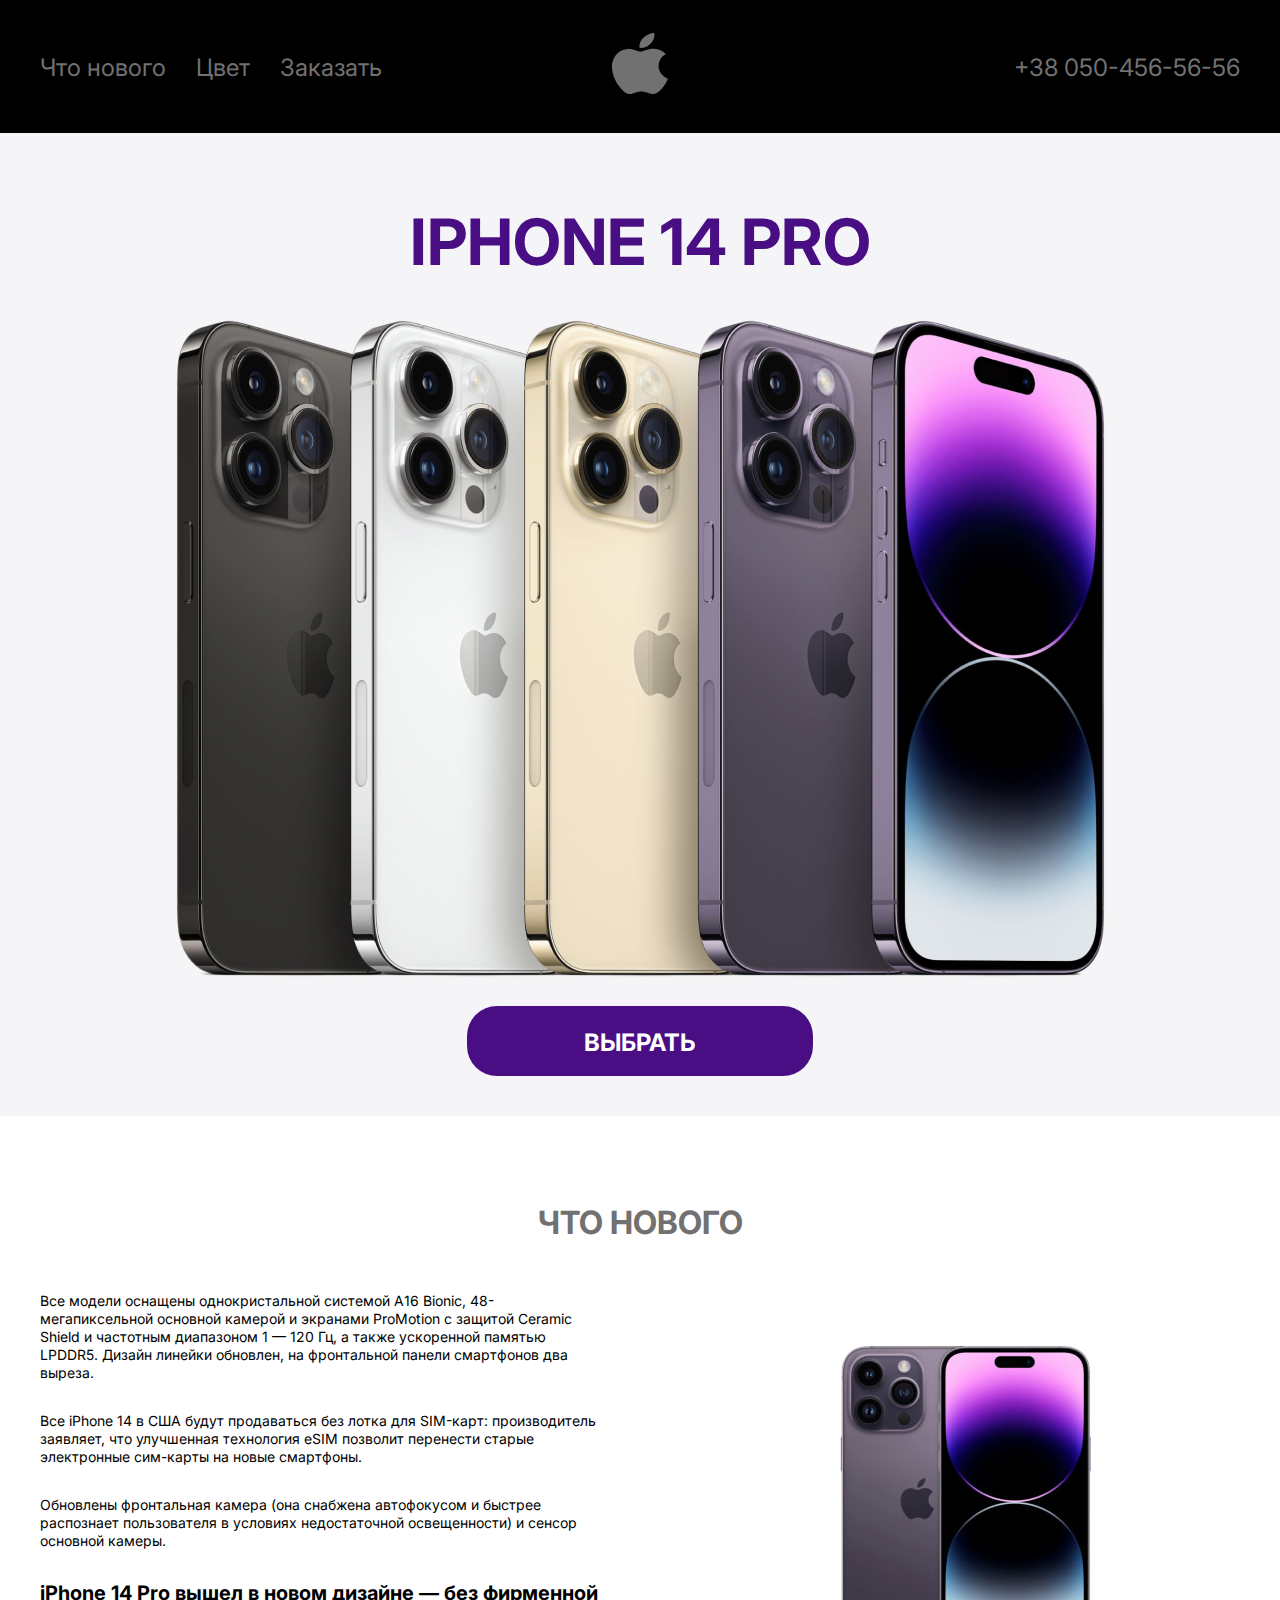
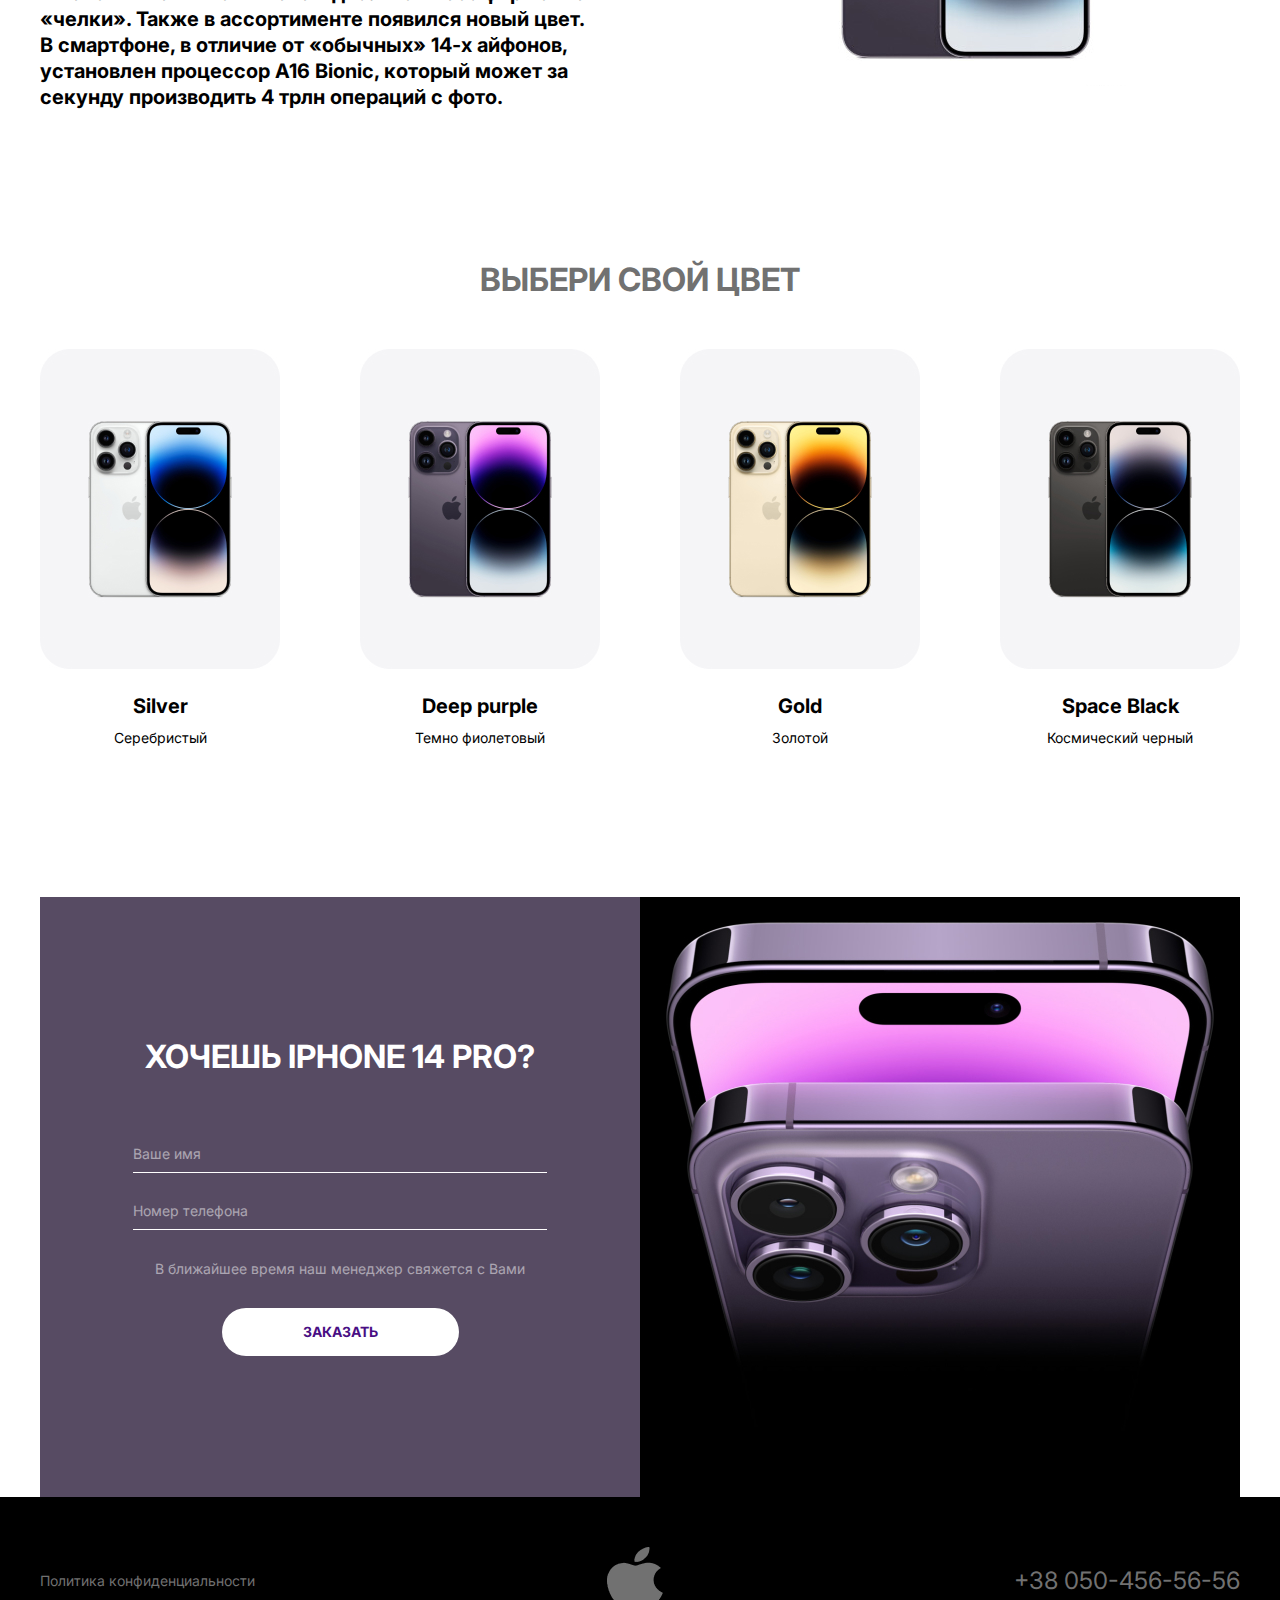
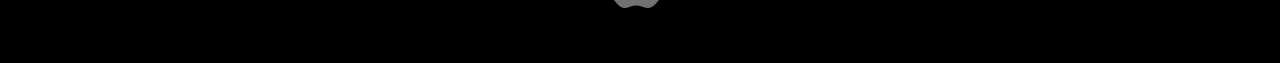
==== commit e3cfb3af: "add adaptive all" ====
--- a/index.html
+++ b/index.html
@@ -4,7 +4,7 @@
 <head>
     <meta charset="utf-8">
     <meta name="viewport" content="width=device-width, initial-scale=1">
-    <title>CSS. Домашнее задание</title>
+    <title>Iphone 14 Pro</title>
     <link rel="preconnect" href="https://fonts.googleapis.com">
     <link rel="preconnect" href="https://fonts.gstatic.com" crossorigin>
     <link href="https://fonts.googleapis.com/css2?family=Inter:wght@400;700&display=swap" rel="stylesheet">
@@ -18,6 +18,12 @@
         <div class="header__bar">
             <div class="header__container">
                 <nav class="header__menu">
+                    <button class="menu-btn" type="button">
+                        <span class="btn-line"></span>
+                        <span class="btn-line"></span>
+                        <span class="btn-line"></span>
+                        <span class="btn-line"></span>
+                    </button>
                     <ul class="menu__list">
                         <li class="menu__item">
                             <a href="" class="menu__link">Что нового</a>
@@ -29,10 +35,10 @@
                             <a href="" class="menu__link">Заказать</a>
                         </li>
                     </ul>
-                    <a href="" class="header__logo">
+                    <a href="#" class="header__logo">
                         <img src="img/Group.png" alt="logo">
                     </a>
-                    <a href="" class="header__phone">+38 050-456-56-56</a>
+                    <a href="tel:+380504565656" class="header__phone">+38 050-456-56-56</a>
                 </nav>
             </div>
         </div>
@@ -128,6 +134,7 @@
         </div>
     </footer>
 </div>
+<script src="js/main.js"></script>
 </body>
 
 </html>
--- a/css/style.css
+++ b/css/style.css
@@ -225,7 +225,7 @@
 
 .footer {
     background-color: black;
-    height: 150px;
+    height: auto;
     text-align: center;
 }
 
@@ -253,3 +253,225 @@
     line-height: 29px;
 }
 
+.menu-btn {
+    display: none;
+}
+
+@media (max-width: 1200px) {
+    .header__img {
+        max-width: 100%;
+    }
+
+    .contacts_inner {
+        display: block;
+    }
+
+    .page__form_input {
+        width: auto;
+    }
+
+    .page__img_form {
+        width: 100%;
+    }
+
+    .page__form {
+        background-color: #574B63;
+    }
+}
+
+@media (max-width: 1100px) {
+    .color-list {
+        flex-wrap: wrap;
+    }
+
+    .color-item {
+        width: 50%;
+        margin-bottom: 30px;
+    }
+    .new__info{
+        padding: 0 10px;
+    }
+}
+
+@media (max-width: 940px) {
+    .menu-btn {
+        display: inline-block;
+        width: 50px;
+        height: 50px;
+        background-color: transparent;
+        order: 1;
+        border: none;
+        cursor: pointer;
+        position: relative;
+        z-index: 50;
+    }
+
+    .header__logo,
+    .header__phone {
+        position: relative;
+        z-index: 50;
+    }
+
+    .btn-line {
+        position: absolute;
+        left: 0;
+        width: 100%;
+        background-color: white;
+        height: 2px;
+        transition: .3s ease;
+    }
+
+    .menu__list {
+        position: absolute;
+        left: 0;
+        top: 0;
+        bottom: 0;
+        right: 0;
+        background-color: #0A0a0a;
+        display: flex;
+        justify-content: center;
+        align-items: center;
+        flex-direction: column;
+        transform: translateY(-100%);
+        transition: .3s ease;
+    }
+
+    .menu-open .menu__list {
+        transform: translateY(0);
+    }
+
+    .menu__item {
+        padding: 50px 0;
+        font-size: 56px;
+
+    }
+
+    .btn-line:nth-child(1) {
+        top: 0;
+    }
+
+    .btn-line:nth-child(2) {
+        top: 20px;
+    }
+
+    .btn-line:nth-child(3) {
+        top: 20px;
+    }
+
+    .btn-line:nth-child(4) {
+        top: 40px;
+    }
+
+    .menu-open .btn-line:nth-child(1) {
+        transform: scaleX(0);
+    }
+
+    .menu-open .btn-line:nth-child(2) {
+        transform: rotate(45deg);
+    }
+
+    .menu-open .btn-line:nth-child(3) {
+        transform: rotate(-45deg);
+    }
+
+    .menu-open .btn-line:nth-child(4) {
+        transform: scaleX(0);
+    }
+
+    .page__img {
+        display: none;
+    }
+
+    .new__text p,
+    .new__text b {
+        max-width: 100%;
+
+    }
+
+    .header__phone {
+        text-align: center;
+    }
+    .new__info{
+        padding: 0 10px;
+    }
+}
+
+@media (max-width: 768px) {
+    .headline,
+    .whats_new {
+        padding: 50px 0;
+    }
+    .new__info {
+        padding: 0 10px;
+    }
+
+}
+
+@media (max-width: 640px) {
+    .footer_inner {
+        padding: 20px 0;
+        flex-direction: column;
+    }
+
+    .footer__logo {
+        margin: 15px 0;
+    }
+
+    .new__info {
+        padding: 0 10px;
+    }
+}
+
+@media (max-width: 560px) {
+    .header__H1 {
+        font-size: 34px;
+        line-height: 42px;
+    }
+
+    .header__button {
+        font-size: 18px;
+        line-height: 22px;
+        padding: 16px 90px 16px;
+    }
+
+    .page__h1,
+    .page__h1_color,
+    .page__h1_form {
+        font-size: 28px;
+        line-height: 32px;
+    }
+
+    .color-item,
+    .color-item img {
+        width: 100%;
+    }
+
+    .page__form_input {
+        padding: 140px 30px;
+    }
+
+    .new__info {
+        padding: 0 10px;
+    }
+}
+
+@media (max-width: 420px) {
+    .header__menu {
+        flex-wrap: wrap;
+    }
+
+    .header__phone {
+        flex-basis: auto;
+        margin-top: 50px;
+        order: 3;
+        width: 100%;
+    }
+
+    .menu__item {
+        font-size: 36px;
+    }
+
+    .new__info {
+        padding: 0 10px;
+    }
+}
